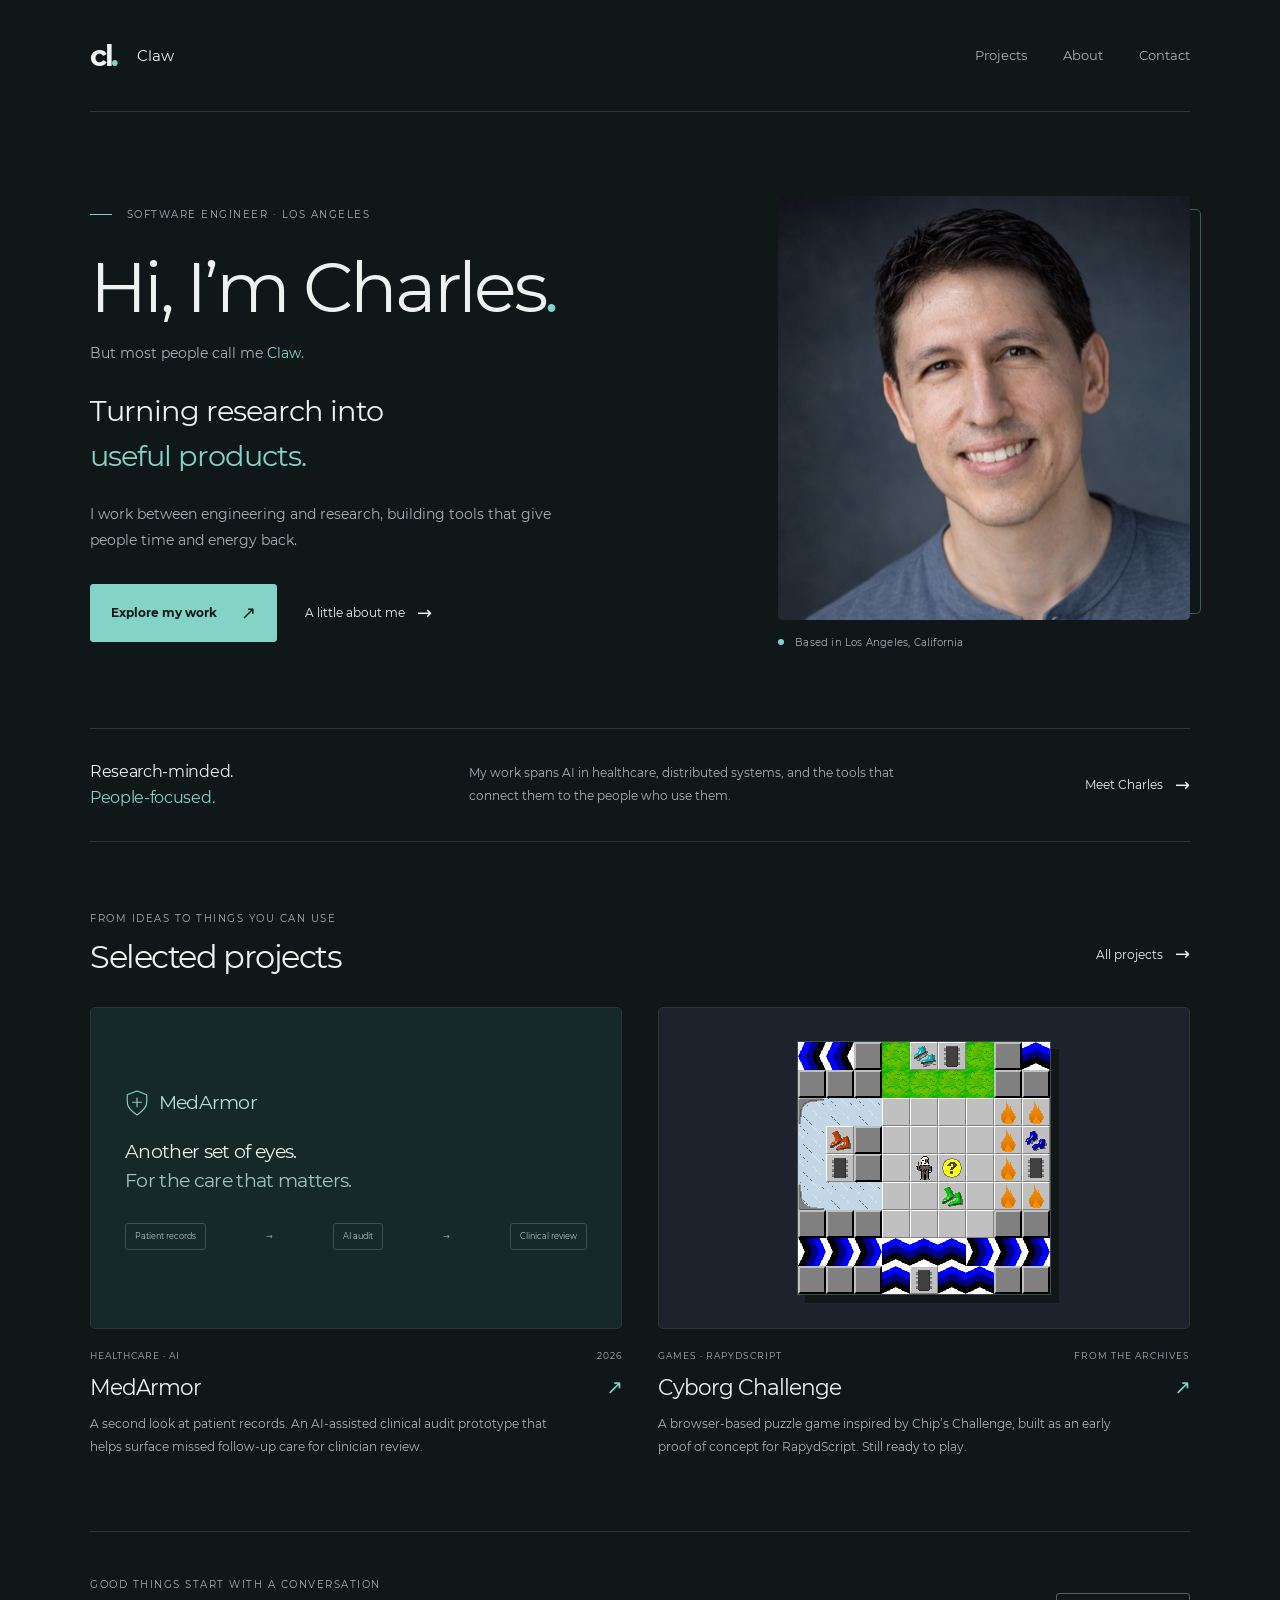
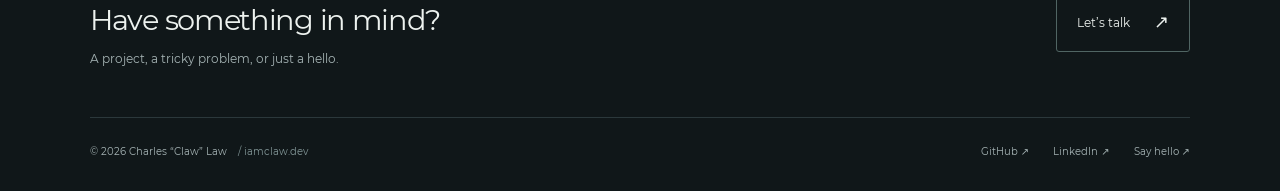
==== index.html @ b4edbbea "Build lightweight personal site for iamclaw.dev" ====
<!doctype html>
<html lang="en">
<head>
  <meta charset="utf-8">
  <meta name="viewport" content="width=device-width, initial-scale=1">
  <meta name="color-scheme" content="dark">
  <meta name="theme-color" content="#101719">
  <title>Charles “Claw” Law — Software Engineer | iamclaw.dev</title>
  <meta name="description" content="Charles “Claw” Law is a Los Angeles software engineer turning research into useful products, from production AI to distributed systems and healthcare.">
  
  <link rel="canonical" href="https://iamclaw.dev/">
  <meta property="og:type" content="website">
  <meta property="og:site_name" content="Charles Law · iamclaw.dev">
  <meta property="og:title" content="Charles “Claw” Law — Software Engineer | iamclaw.dev">
  <meta property="og:description" content="Charles “Claw” Law is a Los Angeles software engineer turning research into useful products, from production AI to distributed systems and healthcare.">
  <meta property="og:url" content="https://iamclaw.dev/">
  <meta property="og:image" content="https://iamclaw.dev/assets/charles-law.jpg">
  <meta property="og:image:alt" content="Portrait of Charles Law">
  <meta name="twitter:card" content="summary">
  <link rel="icon" href="/assets/favicon.svg" type="image/svg+xml">
  <link rel="preload" href="/assets/montserrat-regular.woff2" as="font" type="font/woff2" crossorigin>
  <link rel="stylesheet" href="/assets/style.css">
  <script type="application/ld+json">{"@context": "https://schema.org", "@type": "WebPage", "url": "https://iamclaw.dev/", "name": "Charles “Claw” Law — Software Engineer | iamclaw.dev", "description": "Charles “Claw” Law is a Los Angeles software engineer turning research into useful products, from production AI to distributed systems and healthcare.", "mainEntity": {"@type": "Person", "@id": "https://iamclaw.dev/#charles", "name": "Charles Law", "alternateName": "Claw", "url": "https://iamclaw.dev/", "image": "https://iamclaw.dev/assets/charles-law.jpg", "jobTitle": "Software Engineer", "sameAs": ["https://github.com/charleslaw", "https://www.linkedin.com/in/charleslaw1/"]}}</script>
</head>
<body>
  <a class="skip-link" href="#main">Skip to content</a>
  <header class="site-header wrap">
    <a class="brand" href="/" aria-label="Charles Law, home"><span class="brand-symbol" aria-hidden="true">cl<span>.</span></span><span>Claw</span></a>
    <nav aria-label="Main navigation"><a href="/projects/">Projects</a><a href="/about/">About</a><a href="/contact/">Contact</a></nav>
  </header>
  <main id="main" class="wrap">
  <section class="hero" aria-labelledby="hero-title">
    <div class="hero-copy">
      <p class="eyebrow"><span class="little-line"></span> Software engineer · Los Angeles</p>
      <h1 id="hero-title">Hi, I’m Charles<span class="accent">.</span></h1>
      <p class="hero-nickname">But most people call me <strong>Claw</strong>.</p>
      <p class="hero-tagline">Turning research into<br><span>useful products.</span></p>
      <p class="hero-intro">I work between engineering and research, building tools that give people time and energy back.</p>
      <div class="hero-actions"><a class="button" href="/projects/">Explore my work <span aria-hidden="true">↗</span></a><a class="text-link" href="/about/">A little about me <span aria-hidden="true">→</span></a></div>
    </div>
    <figure class="hero-portrait"><div class="portrait-frame"><img src="/assets/charles-law.jpg" alt="Charles Law" width="1280" height="738" fetchpriority="high"></div><figcaption><span class="location-dot" aria-hidden="true"></span> Based in Los Angeles, California</figcaption></figure>
  </section>
  <section class="intro-strip" aria-label="Engineering interests"><p>Research-minded.<br><strong>People-focused.</strong></p><p>My work spans AI in healthcare, distributed systems, and the tools that connect them to the people who use them.</p><a class="text-link" href="/about/">Meet Charles <span aria-hidden="true">→</span></a></section>
  <section class="selected-work" aria-labelledby="selected-title">
    <div class="section-heading"><div><p class="eyebrow">From ideas to things you can use</p><h2 id="selected-title">Selected projects</h2></div><a class="text-link" href="/projects/">All projects <span aria-hidden="true">→</span></a></div>
    <div class="project-grid">
      <article class="project-preview"><a class="project-image med-image" href="/projects/#medarmor" aria-label="Read about MedArmor"><div class="med-art" role="img" aria-label="MedArmor clinical audit workflow: patient records, AI audit, clinician review">
  <div class="med-logo"><svg viewBox="0 0 32 36" aria-hidden="true"><path d="M16 2 29 7v10c0 8-7 13-13 17C10 30 3 25 3 17V7Z"/><path d="M16 11v12M10 17h12"/></svg><span>MedArmor</span></div>
  <p>Another set of eyes.<br><span>For the care that matters.</span></p>
  <div class="audit-flow"><span>Patient records</span><b aria-hidden="true">→</b><span>AI audit</span><b aria-hidden="true">→</b><span>Clinical review</span></div>
</div></a><div class="project-meta"><span>Healthcare · AI</span><span>2026</span></div><h3><a href="/projects/#medarmor">MedArmor <span aria-hidden="true">↗</span></a></h3><p>A second look at patient records. An AI-assisted clinical audit prototype that helps surface missed follow-up care for clinician review.</p></article>
      <article class="project-preview"><a class="project-image game-image" href="https://charleslaw.me/cyborg/" aria-label="Play Cyborg Challenge"><img src="/assets/cyborg-challenge.png" alt="Cyborg Challenge, a tile-based puzzle game with keys, chips, and obstacles" width="432" height="432" loading="lazy"></a><div class="project-meta"><span>Games · RapydScript</span><span>From the archives</span></div><h3><a href="https://charleslaw.me/cyborg/">Cyborg Challenge <span aria-hidden="true">↗</span></a></h3><p>A browser-based puzzle game inspired by Chip’s Challenge, built as an early proof of concept for RapydScript. Still ready to play.</p></article>
    </div>
  </section>
  <section class="contact-band"><div><p class="eyebrow">Good things start with a conversation</p><h2>Have something in mind?</h2><p>A project, a tricky problem, or just a hello.</p></div><a class="button button-outline" href="/contact/">Let’s talk <span aria-hidden="true">↗</span></a></section>
</main>
  <footer class="site-footer wrap">
    <p>© 2026 Charles “Claw” Law <span class="footer-domain">/ iamclaw.dev</span></p>
    <nav aria-label="Social links"><a href="https://github.com/charleslaw">GitHub <span aria-hidden="true">↗</span></a><a href="https://www.linkedin.com/in/charleslaw1/">LinkedIn <span aria-hidden="true">↗</span></a><a href="/contact/">Say hello <span aria-hidden="true">↗</span></a></nav>
  </footer>
</body>
</html>
---- assets/style.css ----
@font-face{font-family:Montserrat;src:url('/assets/montserrat-regular.woff2') format('woff2');font-style:normal;font-weight:400;font-display:swap}
@font-face{font-family:Montserrat;src:url('/assets/montserrat-bold.woff2') format('woff2');font-style:normal;font-weight:700;font-display:swap}
:root{color-scheme:dark;--bg:#101719;--panel:#172124;--text:#edf2ef;--muted:#a5b3b4;--accent:#83d4c7;--line:#2b383b;--font:Montserrat,system-ui,-apple-system,BlinkMacSystemFont,'Segoe UI',sans-serif}
*{box-sizing:border-box}
html{scroll-behavior:smooth;scroll-padding-top:2rem}
body{margin:0;background:var(--bg);color:var(--text);font-family:var(--font);font-size:15px;line-height:1.8;-webkit-font-smoothing:antialiased}
::selection{background:#83d4c7;color:var(--bg)}
a{color:inherit;text-underline-offset:.25em;text-decoration-thickness:1px}
a:hover{color:var(--accent)}
a:focus-visible{outline:2px solid var(--accent);outline-offset:6px;border-radius:2px}
img{max-width:100%;height:auto;display:block}
figure,p,h1,h2,h3,dl,dd{margin:0}
h1,h2,h3{font-weight:400;line-height:1.25;letter-spacing:-.045em}
h1{font-size:clamp(2.6rem,5.5vw,4.4rem)}
h2{font-size:2rem}
h3{font-size:1.35rem}
p{color:var(--muted)}
strong{font-weight:700;color:var(--text)}
.wrap{width:min(1100px,calc(100% - 96px));margin-inline:auto}
.skip-link{position:absolute;top:-100px;left:20px;background:var(--accent);color:var(--bg);padding:10px 20px;z-index:10}
.skip-link:focus{top:10px}
.site-header{min-height:112px;display:flex;justify-content:space-between;align-items:center;border-bottom:1px solid var(--line);gap:32px}
.brand{display:flex;gap:16px;align-items:center;text-decoration:none;white-space:nowrap;font-size:15px}
.brand-symbol{font-size:29px;line-height:1;letter-spacing:-.08em;padding-right:4px;font-weight:700}.brand-symbol span{color:var(--accent)}
.site-header nav{display:flex;align-items:center;gap:36px}
.site-header nav a{text-decoration:none;font-size:13px;color:var(--muted);position:relative;padding:10px 0}
.site-header nav a:hover,.site-header nav a[aria-current]{color:var(--text)}
.site-header nav a[aria-current]:after{content:'';position:absolute;bottom:0;left:0;right:0;height:2px;background:var(--accent)}
.hero{display:grid;grid-template-columns:1.5fr 1fr;gap:70px;align-items:center;padding-block:84px 76px}
.eyebrow{text-transform:uppercase;letter-spacing:.15em;font-size:10px;line-height:1.7;color:var(--muted)}
.little-line{display:inline-block;width:22px;height:1px;vertical-align:middle;margin:0 10px 3px 0;background:var(--accent)}
.hero h1{margin:20px 0 18px;font-size:clamp(3rem,5.5vw,4.5rem)}
.accent{color:var(--accent)}
.hero-nickname{margin:-8px 0 23px;font-size:14px}.hero-nickname strong{font-weight:400;color:var(--accent)}
.hero-tagline{font-size:clamp(1.3rem,2.4vw,1.8rem);line-height:1.55;letter-spacing:-.035em;color:var(--text)}
.hero-tagline span{color:var(--accent)}
.hero-intro{margin-top:22px;max-width:480px;font-size:14px;line-height:1.9}
.hero-actions{display:flex;gap:28px;align-items:center;margin-top:30px}
.button{display:inline-flex;align-items:center;justify-content:center;gap:24px;padding:12px 20px;background:var(--accent);color:var(--bg);font-size:12px;text-decoration:none;font-weight:700;border:1px solid var(--accent);border-radius:3px;min-height:47px;white-space:nowrap}
.button:hover{color:var(--bg);background:#a0e0d5;border-color:#a0e0d5}
.text-link{display:inline-flex;align-items:center;gap:12px;font-size:12px;text-decoration:none;min-height:44px;color:var(--text)}
.text-link:hover{color:var(--accent)}
.text-link span,.button span{font-size:18px;font-weight:400}
.hero-portrait{align-self:center;position:relative}
.portrait-frame{position:relative;aspect-ratio:1/1.03;overflow:hidden;border-radius:5px;background:#263238}
/* Reframe the supplied photo in CSS. Keep facial details and the source image intact. */
.portrait-frame img{position:absolute;width:240%;max-width:none;height:auto;left:-60%;top:-1%;}
.hero-portrait:after{content:'';position:absolute;right:-11px;top:13px;bottom:38px;width:55px;border:1px solid #3c5b59;border-radius:5px;z-index:-1}
figcaption{font-size:10px;letter-spacing:.02em;color:var(--muted);margin-top:14px;line-height:1.8}
.location-dot{display:inline-block;width:6px;height:6px;border-radius:50%;background:var(--accent);margin:0 8px 1px 0}
.intro-strip{display:grid;grid-template-columns:1fr 1.7fr auto;align-items:center;gap:40px;padding:30px 0;border-top:1px solid var(--line);border-bottom:1px solid var(--line)}
.intro-strip>p:first-child{font-size:16px;color:var(--text);line-height:1.6;letter-spacing:-.02em}
.intro-strip strong{font-weight:400;color:var(--accent)}
.intro-strip>p:nth-child(2){font-size:12px;line-height:1.9;max-width:470px}
.selected-work{padding-top:68px}
.section-heading{display:flex;justify-content:space-between;align-items:end;gap:20px;margin-bottom:30px}
.section-heading h2{margin-top:10px}
.project-grid{display:grid;grid-template-columns:1fr 1fr;gap:36px}
.project-image{display:flex;aspect-ratio:1.65;overflow:hidden;text-decoration:none;border-radius:5px;align-items:center;justify-content:center;border:1px solid var(--line)}
.med-image{background:#152928}
.med-art{padding:28px 34px;width:100%;color:var(--text)}
.med-logo{display:flex;gap:10px;align-items:center;color:#bcdfd4;font-size:19px;letter-spacing:-.04em}
.med-logo svg{width:24px;height:28px;fill:none;stroke:var(--accent);stroke-width:1.5;stroke-linecap:round;stroke-linejoin:round}
.med-art>p{font-size:19px;letter-spacing:-.035em;line-height:1.5;margin-top:18px;color:#eef5ed}
.med-art>p span{color:#a2c4b9}
.audit-flow{display:flex;justify-content:space-between;align-items:center;gap:7px;margin-top:28px;font-size:8px;color:#b1cac4}
.audit-flow>span{padding:5px 9px;border:1px solid #38534d;border-radius:3px}
.audit-flow b{font-weight:400;color:#81b3a7}
.game-image{background:#1d222c}
.game-image img{width:48%;border:1px solid #3f4a4a;image-rendering:pixelated;box-shadow:8px 8px 0 #111719}
.project-meta{display:flex;justify-content:space-between;gap:12px;margin-top:19px;font-size:9px;text-transform:uppercase;letter-spacing:.11em;color:var(--muted)}
.project-preview h3{margin-top:10px}
.project-preview h3 a{display:flex;justify-content:space-between;align-items:center;text-decoration:none}
.project-preview h3 a span{font-size:20px;color:var(--accent)}
.project-preview>p{margin-top:12px;font-size:12px;line-height:1.9;max-width:470px}
.contact-band{border-top:1px solid var(--line);padding:44px 0 48px;margin-top:72px;display:flex;align-items:center;justify-content:space-between;gap:24px}
.contact-band h2{margin-top:9px;font-size:1.8rem}
.contact-band p:not(.eyebrow){margin-top:10px;font-size:12px}
.button-outline{background:transparent;color:var(--text);border-color:#506563;font-weight:400}
.button-outline:hover{background:#1d3431;color:var(--text);border-color:var(--accent)}
.site-footer{padding:25px 0 30px;display:flex;justify-content:space-between;align-items:center;gap:20px;border-top:1px solid var(--line)}
.site-footer p,.site-footer a{font-size:10px}
.footer-domain{color:#829697;margin-left:8px}
.site-footer nav{display:flex;gap:24px}
.site-footer a{text-decoration:none;color:var(--muted)}
.site-footer a:hover{color:var(--accent)}
.page-heading{padding:70px 0 48px;max-width:780px}
.page-heading h1{margin:16px 0 24px;font-size:clamp(2.4rem,4.8vw,3.6rem)}
.page-heading>p:not(.eyebrow){font-size:15px;line-height:1.9;max-width:680px}
.project-index{display:flex;flex-wrap:wrap;gap:8px 26px;border-top:1px solid var(--line);border-bottom:1px solid var(--line);padding:13px 0}
.project-index a{font-size:11px;text-decoration:none;min-height:38px;display:flex;align-items:center}
.project-detail{display:grid;grid-template-columns:1.2fr 1fr;gap:66px;padding:64px 0;border-bottom:1px solid var(--line);align-items:center;scroll-margin-top:0}
.project-detail:last-of-type{border-bottom:none}
.project-detail h2{margin:12px 0 15px}
.project-detail-copy>p:not(.eyebrow){font-size:13px;line-height:1.95;margin-top:16px}
.project-detail-copy>.project-lede{font-size:16px!important;color:var(--text)}
.tags{display:flex;flex-wrap:wrap;gap:7px;list-style:none;padding:0;margin:22px 0 12px}
.tags li{padding:3px 9px;border:1px solid var(--line);border-radius:3px;font-size:9px;color:var(--muted)}
.project-visual{border-radius:5px;overflow:hidden;min-width:0}
.project-visual.med-image{aspect-ratio:1.2;display:flex;align-items:center}
.project-visual .med-art{padding:36px 25px}
.project-visual.game-image{aspect-ratio:1.15;display:flex;align-items:center;justify-content:center}
.project-visual.game-image img{width:65%}
.project-visual figcaption{padding:0 10px 12px}
.whiteboard-image,.grafpad-image{background:#1c2729;border:1px solid var(--line)}
.whiteboard-image img,.grafpad-image img{width:100%}
.inline-links{display:flex;align-items:center;flex-wrap:wrap;gap:12px 22px;margin-top:24px}
.inline-links .button{font-size:10px;gap:16px}
.code-visual{padding:42px 30px;background:var(--panel);border:1px solid var(--line);border-radius:5px;font:12px/2.1 ui-monospace,SFMono-Regular,Consolas,monospace;overflow:auto}
.code-visual>span{color:var(--muted)}
.code-visual pre{color:var(--accent);font:inherit;margin-top:20px}
.about-layout{display:grid;grid-template-columns:1.7fr 1fr;gap:90px;align-items:start}
.prose h2{font-size:1.6rem;margin:0 0 22px}
.prose h2:not(:first-child){margin-top:42px}
.prose>p{font-size:13px;margin-bottom:22px;line-height:2}
.prose a{color:var(--text)}
.work-thread{padding:20px 0;border-top:1px solid var(--line)}
.work-thread h3{font-size:15px;letter-spacing:-.015em}
.work-thread p{font-size:12px;line-height:1.9;margin-top:10px}
.aside-note{border-top:1px solid var(--line);margin-top:30px;padding-top:24px}
.aside-note dt{font-size:9px;text-transform:uppercase;letter-spacing:.1em;color:var(--muted);margin-top:22px}
.aside-note dd{font-size:11px;line-height:1.9;margin-top:5px}
.aside-note dd span{color:var(--muted)}
.career-section{margin-top:50px}
.career-section h2{margin-top:10px;margin-bottom:24px}
.career-row{display:grid;grid-template-columns:180px 1fr;gap:20px;padding:22px 0;border-top:1px solid var(--line)}
.career-row>p{font-size:11px;padding-top:2px}
.career-row h3{font-size:16px}
.career-row div p{font-size:12px;margin-top:7px}
.contact-heading{max-width:760px;padding-bottom:60px}
.contact-layout{display:grid;grid-template-columns:1.6fr 1fr;gap:80px;padding-bottom:64px}
.contact-row{border-top:1px solid var(--line);display:flex;gap:24px;padding:26px 0;align-items:center;text-decoration:none}
.contact-row:last-child{border-bottom:1px solid var(--line)}
.contact-row>span:last-child{margin-left:auto;color:var(--accent);font-size:25px}
.contact-number{font-size:10px;color:var(--muted);align-self:start;margin-top:5px}
.contact-row strong{display:block;font-size:20px;font-weight:400;letter-spacing:-.04em}
.contact-row small{display:block;color:var(--muted);font-size:11px;margin-top:4px}
.contact-row:hover strong{color:var(--accent)}
.contact-note{align-self:start;background:var(--panel);border:1px solid var(--line);border-radius:4px;padding:26px}
.note-symbol{font-size:30px;line-height:1;color:var(--accent)}
.contact-note h2{font-size:20px;margin:22px 0 15px}
.contact-note p{font-size:12px;line-height:1.9;margin-bottom:18px}
.contact-note strong{font-weight:400}
.contact-location{padding:25px 0 60px;font-size:11px;color:var(--muted)}
.contact-location>span:not(.location-dot){margin-inline:12px}
@media(min-width:1500px){.wrap{width:min(1160px,calc(100% - 120px))}.hero{gap:100px;padding-block:100px}.hero-intro{max-width:470px}.hero-portrait{max-width:390px}}
@media(max-width:960px){.wrap{width:calc(100% - 64px)}.hero{gap:40px;padding-block:60px}.hero h1{font-size:3.3rem}.hero-actions{gap:18px}.hero-actions .text-link{font-size:10px}.hero-actions .button{font-size:10px;padding-inline:15px;gap:14px}.intro-strip{gap:28px}.intro-strip>p:first-child{font-size:14px}.med-art{padding:24px}.med-art>p{font-size:16px}.audit-flow{font-size:7px;gap:4px}.audit-flow>span{padding:4px 6px}.project-detail{gap:36px}.about-layout{gap:45px}.contact-layout{gap:40px}.hero-portrait figcaption{font-size:8px}}
@media(max-width:700px){.wrap{width:calc(100% - 40px)}.site-header{min-height:88px;gap:12px}.site-header nav{gap:20px}.site-header nav a{font-size:11px}.brand{gap:10px;font-size:12px}.brand-symbol{font-size:25px}.hero{grid-template-columns:1fr;gap:32px;padding:42px 0 36px}.hero h1{font-size:clamp(2.8rem,11vw,4rem);margin-top:15px}.hero-tagline{font-size:1.6rem}.hero-intro{font-size:13px;max-width:460px}.hero-actions{gap:24px;flex-wrap:wrap}.hero-actions .button{font-size:11px;padding-inline:19px;gap:20px}.hero-actions .text-link{font-size:11px}.hero-portrait{width:min(100%,360px);justify-self:center}.portrait-frame{aspect-ratio:1.15}.hero-portrait figcaption{font-size:9px}.hero-portrait:after{bottom:34px}.intro-strip{grid-template-columns:1fr;gap:14px;padding:26px 0}.intro-strip>p:first-child br{display:none}.intro-strip>p:first-child strong{margin-left:4px}.intro-strip>p:nth-child(2){max-width:100%}.intro-strip .text-link{min-height:32px}.selected-work{padding-top:42px}.section-heading{align-items:center;gap:12px}.section-heading .eyebrow{font-size:8px}.section-heading h2{font-size:1.65rem}.section-heading>.text-link{font-size:10px;gap:6px;white-space:nowrap}.project-grid{grid-template-columns:1fr;gap:34px}.med-art{padding:26px 30px}.med-art>p{font-size:19px}.audit-flow{font-size:8px;margin-top:22px;justify-content:start;gap:14px}.audit-flow>span{padding:4px 7px}.project-image{aspect-ratio:1.65}.project-preview>p{max-width:100%}.contact-band{margin-top:44px;padding:32px 0;align-items:start;flex-direction:column;gap:20px}.contact-band h2{font-size:1.5rem}.contact-band .eyebrow{font-size:8px}.site-footer{padding:23px 0;flex-wrap:wrap;gap:14px}.site-footer nav{gap:20px}.footer-domain{margin-left:4px}.page-heading{padding:42px 0 32px}.page-heading h1{margin:14px 0 20px}.page-heading>p:not(.eyebrow){font-size:13px}.project-index{gap:0 22px}.project-index a{font-size:10px}.project-detail{grid-template-columns:1fr;padding:36px 0;gap:28px}.project-detail h2{font-size:1.7rem}.project-detail-copy>p:not(.eyebrow){font-size:12px}.project-detail-copy>.project-lede{font-size:14px!important}.project-visual.med-image{aspect-ratio:1.5}.project-visual .med-art{padding:30px}.project-visual.game-image{aspect-ratio:1.4}.project-visual.game-image img{width:52%}.code-visual{font-size:11px;padding:26px}.about-layout{display:flex;flex-direction:column;gap:30px}.about-aside{display:grid;grid-template-columns:1fr 1fr;gap:24px;width:100%}.about-aside .portrait-frame{aspect-ratio:1;align-self:start}.aside-note{margin:0;padding:0;border:0}.aside-note .eyebrow{font-size:8px}.aside-note dt{font-size:8px;margin-top:13px}.aside-note dd{font-size:9px}.career-row{grid-template-columns:110px 1fr;gap:12px}.career-row>p{font-size:10px}.career-row h3{font-size:14px}.career-row div p{font-size:11px}.career-section{margin-top:36px}.career-section h2{font-size:1.6rem}.contact-layout{grid-template-columns:1fr;gap:32px;padding-bottom:30px}.contact-heading{padding-bottom:35px}.contact-note{padding:26px}.contact-location{padding-bottom:40px;font-size:10px}}
@media(max-width:360px){.wrap{width:calc(100% - 32px)}.site-header nav{gap:14px}.brand>span:last-child{font-size:11px}.brand{gap:7px}.audit-flow{gap:6px;font-size:7px}.med-art{padding:22px}.med-art>p{font-size:17px}.hero h1{font-size:2.65rem}.contact-row{gap:16px}.contact-row small{font-size:10px}}
@media(prefers-reduced-motion:reduce){html{scroll-behavior:auto}.grafpad-image img{display:none}.grafpad-image:before{content:'GrafPad’s original animated demo is available on charleslaw.me/projects/.';display:block;padding:32px;font-size:12px;color:var(--muted)}}
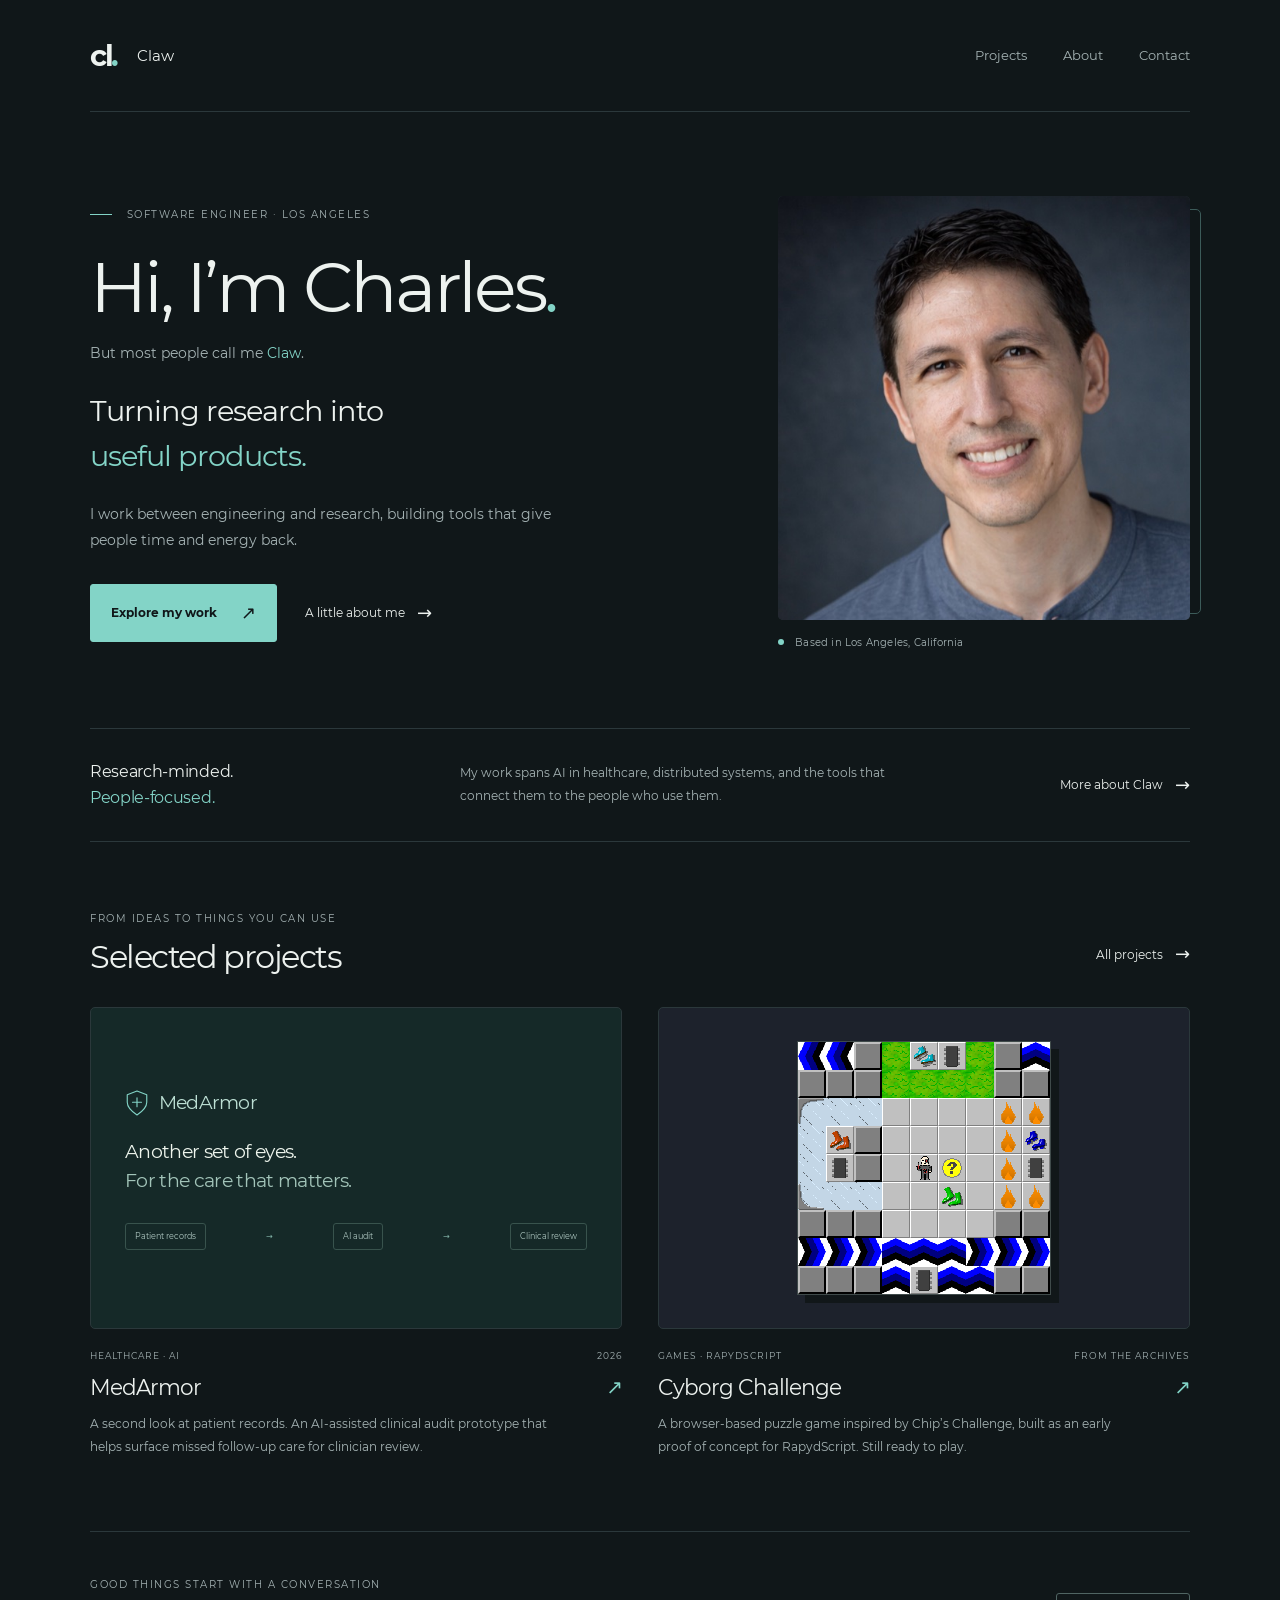
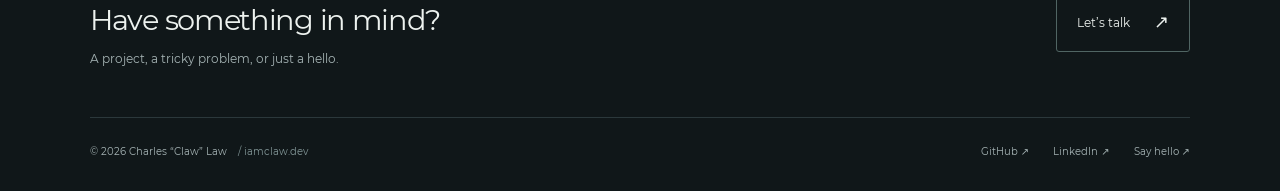
==== commit e9494517: "Refine Claw introduction and biography copy" ====
--- a/index.html
+++ b/index.html
@@ -40,7 +40,7 @@
     </div>
     <figure class="hero-portrait"><div class="portrait-frame"><img src="/assets/charles-law.jpg" alt="Charles Law" width="1280" height="738" fetchpriority="high"></div><figcaption><span class="location-dot" aria-hidden="true"></span> Based in Los Angeles, California</figcaption></figure>
   </section>
-  <section class="intro-strip" aria-label="Engineering interests"><p>Research-minded.<br><strong>People-focused.</strong></p><p>My work spans AI in healthcare, distributed systems, and the tools that connect them to the people who use them.</p><a class="text-link" href="/about/">Meet Charles <span aria-hidden="true">→</span></a></section>
+  <section class="intro-strip" aria-label="Engineering interests"><p>Research-minded.<br><strong>People-focused.</strong></p><p>My work spans AI in healthcare, distributed systems, and the tools that connect them to the people who use them.</p><a class="text-link" href="/about/">More about Claw <span aria-hidden="true">→</span></a></section>
   <section class="selected-work" aria-labelledby="selected-title">
     <div class="section-heading"><div><p class="eyebrow">From ideas to things you can use</p><h2 id="selected-title">Selected projects</h2></div><a class="text-link" href="/projects/">All projects <span aria-hidden="true">→</span></a></div>
     <div class="project-grid">
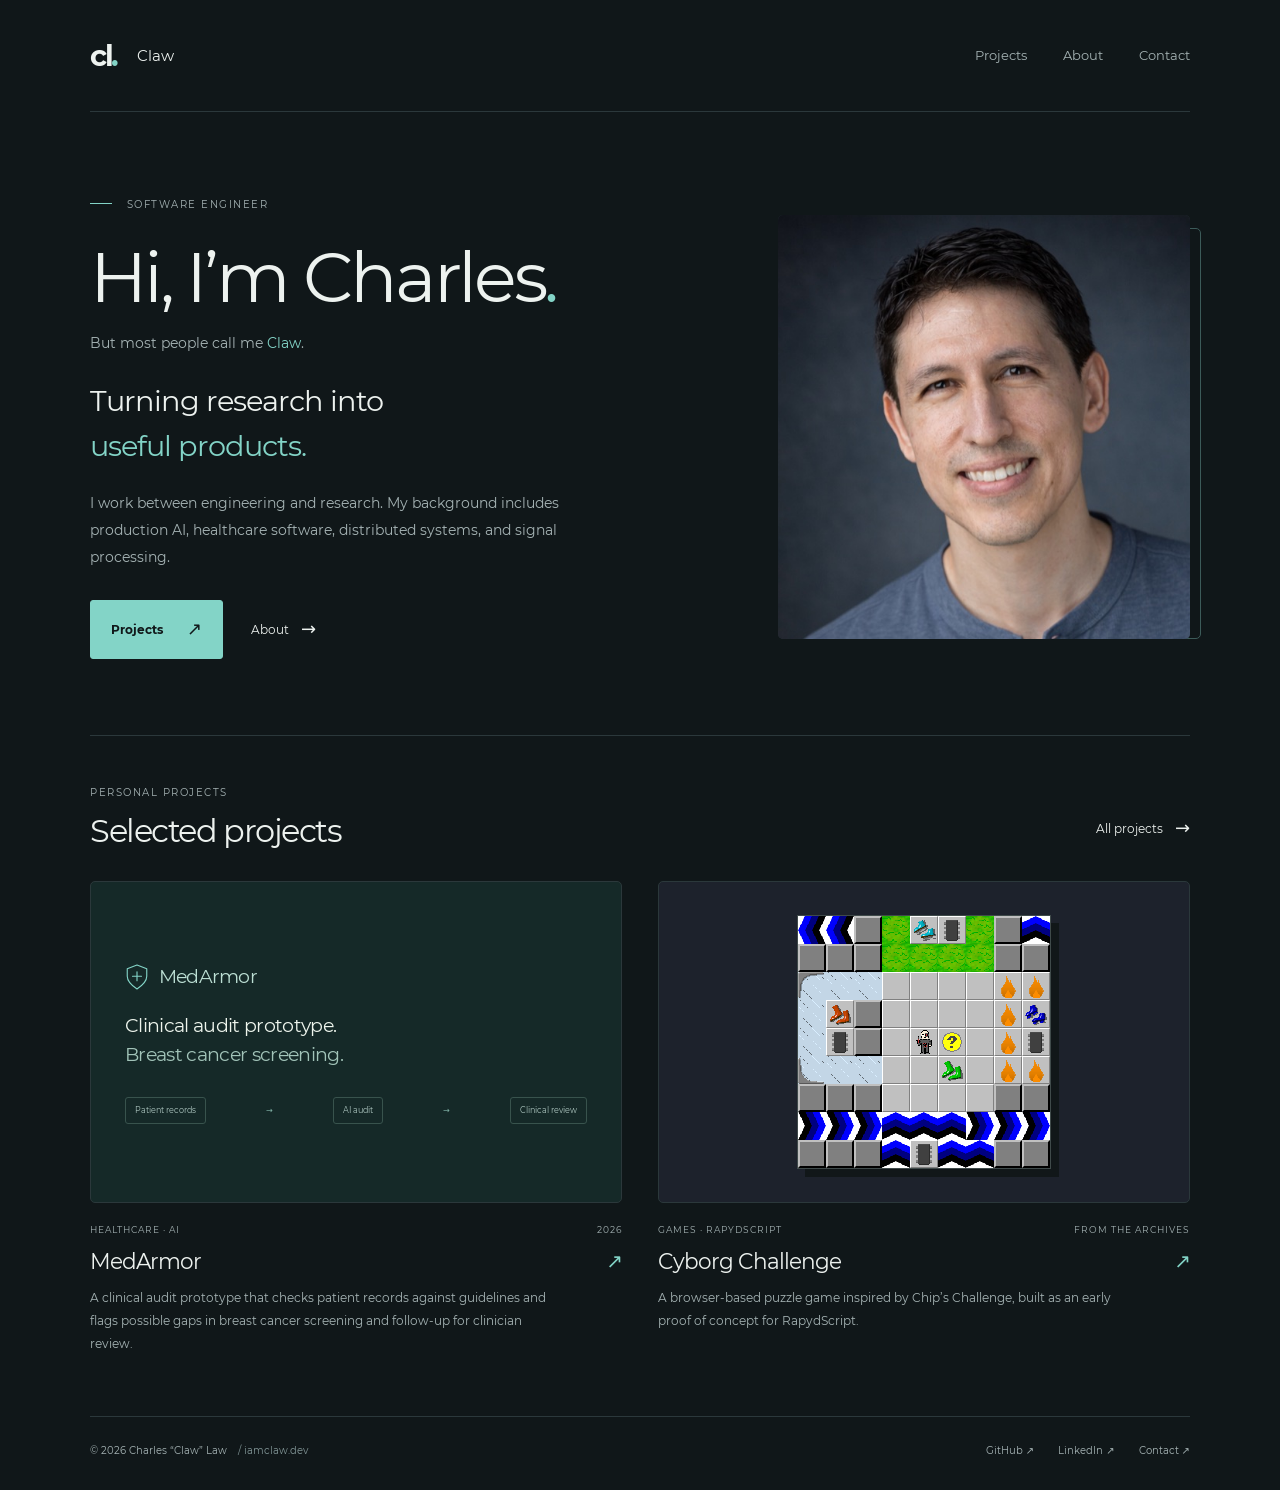
==== commit 41e3f916: "Use factual copy and simplify homepage and contact page" ====
--- a/index.html
+++ b/index.html
@@ -6,13 +6,13 @@
   <meta name="color-scheme" content="dark">
   <meta name="theme-color" content="#101719">
   <title>Charles “Claw” Law — Software Engineer | iamclaw.dev</title>
-  <meta name="description" content="Charles “Claw” Law is a Los Angeles software engineer turning research into useful products, from production AI to distributed systems and healthcare.">
+  <meta name="description" content="Charles “Claw” Law is a software engineer turning research into useful products, from production AI to distributed systems and healthcare.">
   
   <link rel="canonical" href="https://iamclaw.dev/">
   <meta property="og:type" content="website">
   <meta property="og:site_name" content="Charles Law · iamclaw.dev">
   <meta property="og:title" content="Charles “Claw” Law — Software Engineer | iamclaw.dev">
-  <meta property="og:description" content="Charles “Claw” Law is a Los Angeles software engineer turning research into useful products, from production AI to distributed systems and healthcare.">
+  <meta property="og:description" content="Charles “Claw” Law is a software engineer turning research into useful products, from production AI to distributed systems and healthcare.">
   <meta property="og:url" content="https://iamclaw.dev/">
   <meta property="og:image" content="https://iamclaw.dev/assets/charles-law.jpg">
   <meta property="og:image:alt" content="Portrait of Charles Law">
@@ -20,7 +20,7 @@
   <link rel="icon" href="/assets/favicon.svg" type="image/svg+xml">
   <link rel="preload" href="/assets/montserrat-regular.woff2" as="font" type="font/woff2" crossorigin>
   <link rel="stylesheet" href="/assets/style.css">
-  <script type="application/ld+json">{"@context": "https://schema.org", "@type": "WebPage", "url": "https://iamclaw.dev/", "name": "Charles “Claw” Law — Software Engineer | iamclaw.dev", "description": "Charles “Claw” Law is a Los Angeles software engineer turning research into useful products, from production AI to distributed systems and healthcare.", "mainEntity": {"@type": "Person", "@id": "https://iamclaw.dev/#charles", "name": "Charles Law", "alternateName": "Claw", "url": "https://iamclaw.dev/", "image": "https://iamclaw.dev/assets/charles-law.jpg", "jobTitle": "Software Engineer", "sameAs": ["https://github.com/charleslaw", "https://www.linkedin.com/in/charleslaw1/"]}}</script>
+  <script type="application/ld+json">{"@context": "https://schema.org", "@type": "WebPage", "url": "https://iamclaw.dev/", "name": "Charles “Claw” Law — Software Engineer | iamclaw.dev", "description": "Charles “Claw” Law is a software engineer turning research into useful products, from production AI to distributed systems and healthcare.", "mainEntity": {"@type": "Person", "@id": "https://iamclaw.dev/#charles", "name": "Charles Law", "alternateName": "Claw", "url": "https://iamclaw.dev/", "image": "https://iamclaw.dev/assets/charles-law.jpg", "jobTitle": "Software Engineer", "sameAs": ["https://github.com/charleslaw", "https://www.linkedin.com/in/charleslaw1/"]}}</script>
 </head>
 <body>
   <a class="skip-link" href="#main">Skip to content</a>
@@ -31,32 +31,30 @@
   <main id="main" class="wrap">
   <section class="hero" aria-labelledby="hero-title">
     <div class="hero-copy">
-      <p class="eyebrow"><span class="little-line"></span> Software engineer · Los Angeles</p>
+      <p class="eyebrow"><span class="little-line"></span> Software engineer</p>
       <h1 id="hero-title">Hi, I’m Charles<span class="accent">.</span></h1>
       <p class="hero-nickname">But most people call me <strong>Claw</strong>.</p>
       <p class="hero-tagline">Turning research into<br><span>useful products.</span></p>
-      <p class="hero-intro">I work between engineering and research, building tools that give people time and energy back.</p>
-      <div class="hero-actions"><a class="button" href="/projects/">Explore my work <span aria-hidden="true">↗</span></a><a class="text-link" href="/about/">A little about me <span aria-hidden="true">→</span></a></div>
+      <p class="hero-intro">I work between engineering and research. My background includes production AI, healthcare software, distributed systems, and signal processing.</p>
+      <div class="hero-actions"><a class="button" href="/projects/">Projects <span aria-hidden="true">↗</span></a><a class="text-link" href="/about/">About <span aria-hidden="true">→</span></a></div>
     </div>
-    <figure class="hero-portrait"><div class="portrait-frame"><img src="/assets/charles-law.jpg" alt="Charles Law" width="1280" height="738" fetchpriority="high"></div><figcaption><span class="location-dot" aria-hidden="true"></span> Based in Los Angeles, California</figcaption></figure>
+    <figure class="hero-portrait"><div class="portrait-frame"><img src="/assets/charles-law.jpg" alt="Charles Law" width="1280" height="738" fetchpriority="high"></div></figure>
   </section>
-  <section class="intro-strip" aria-label="Engineering interests"><p>Research-minded.<br><strong>People-focused.</strong></p><p>My work spans AI in healthcare, distributed systems, and the tools that connect them to the people who use them.</p><a class="text-link" href="/about/">More about Claw <span aria-hidden="true">→</span></a></section>
   <section class="selected-work" aria-labelledby="selected-title">
-    <div class="section-heading"><div><p class="eyebrow">From ideas to things you can use</p><h2 id="selected-title">Selected projects</h2></div><a class="text-link" href="/projects/">All projects <span aria-hidden="true">→</span></a></div>
+    <div class="section-heading"><div><p class="eyebrow">Personal projects</p><h2 id="selected-title">Selected projects</h2></div><a class="text-link" href="/projects/">All projects <span aria-hidden="true">→</span></a></div>
     <div class="project-grid">
       <article class="project-preview"><a class="project-image med-image" href="/projects/#medarmor" aria-label="Read about MedArmor"><div class="med-art" role="img" aria-label="MedArmor clinical audit workflow: patient records, AI audit, clinician review">
   <div class="med-logo"><svg viewBox="0 0 32 36" aria-hidden="true"><path d="M16 2 29 7v10c0 8-7 13-13 17C10 30 3 25 3 17V7Z"/><path d="M16 11v12M10 17h12"/></svg><span>MedArmor</span></div>
-  <p>Another set of eyes.<br><span>For the care that matters.</span></p>
+  <p>Clinical audit prototype.<br><span>Breast cancer screening.</span></p>
   <div class="audit-flow"><span>Patient records</span><b aria-hidden="true">→</b><span>AI audit</span><b aria-hidden="true">→</b><span>Clinical review</span></div>
-</div></a><div class="project-meta"><span>Healthcare · AI</span><span>2026</span></div><h3><a href="/projects/#medarmor">MedArmor <span aria-hidden="true">↗</span></a></h3><p>A second look at patient records. An AI-assisted clinical audit prototype that helps surface missed follow-up care for clinician review.</p></article>
-      <article class="project-preview"><a class="project-image game-image" href="https://charleslaw.me/cyborg/" aria-label="Play Cyborg Challenge"><img src="/assets/cyborg-challenge.png" alt="Cyborg Challenge, a tile-based puzzle game with keys, chips, and obstacles" width="432" height="432" loading="lazy"></a><div class="project-meta"><span>Games · RapydScript</span><span>From the archives</span></div><h3><a href="https://charleslaw.me/cyborg/">Cyborg Challenge <span aria-hidden="true">↗</span></a></h3><p>A browser-based puzzle game inspired by Chip’s Challenge, built as an early proof of concept for RapydScript. Still ready to play.</p></article>
+</div></a><div class="project-meta"><span>Healthcare · AI</span><span>2026</span></div><h3><a href="/projects/#medarmor">MedArmor <span aria-hidden="true">↗</span></a></h3><p>A clinical audit prototype that checks patient records against guidelines and flags possible gaps in breast cancer screening and follow-up for clinician review.</p></article>
+      <article class="project-preview"><a class="project-image game-image" href="https://charleslaw.me/cyborg/" aria-label="Play Cyborg Challenge"><img src="/assets/cyborg-challenge.png" alt="Cyborg Challenge, a tile-based puzzle game with keys, chips, and obstacles" width="432" height="432" loading="lazy"></a><div class="project-meta"><span>Games · RapydScript</span><span>From the archives</span></div><h3><a href="https://charleslaw.me/cyborg/">Cyborg Challenge <span aria-hidden="true">↗</span></a></h3><p>A browser-based puzzle game inspired by Chip’s Challenge, built as an early proof of concept for RapydScript.</p></article>
     </div>
   </section>
-  <section class="contact-band"><div><p class="eyebrow">Good things start with a conversation</p><h2>Have something in mind?</h2><p>A project, a tricky problem, or just a hello.</p></div><a class="button button-outline" href="/contact/">Let’s talk <span aria-hidden="true">↗</span></a></section>
 </main>
   <footer class="site-footer wrap">
     <p>© 2026 Charles “Claw” Law <span class="footer-domain">/ iamclaw.dev</span></p>
-    <nav aria-label="Social links"><a href="https://github.com/charleslaw">GitHub <span aria-hidden="true">↗</span></a><a href="https://www.linkedin.com/in/charleslaw1/">LinkedIn <span aria-hidden="true">↗</span></a><a href="/contact/">Say hello <span aria-hidden="true">↗</span></a></nav>
+    <nav aria-label="Social links"><a href="https://github.com/charleslaw">GitHub <span aria-hidden="true">↗</span></a><a href="https://www.linkedin.com/in/charleslaw1/">LinkedIn <span aria-hidden="true">↗</span></a><a href="/contact/">Contact <span aria-hidden="true">↗</span></a></nav>
   </footer>
 </body>
 </html>
--- a/assets/style.css
+++ b/assets/style.css
@@ -45,14 +45,14 @@
 .portrait-frame{position:relative;aspect-ratio:1/1.03;overflow:hidden;border-radius:5px;background:#263238}
 /* Reframe the supplied photo in CSS. Keep facial details and the source image intact. */
 .portrait-frame img{position:absolute;width:240%;max-width:none;height:auto;left:-60%;top:-1%;}
-.hero-portrait:after{content:'';position:absolute;right:-11px;top:13px;bottom:38px;width:55px;border:1px solid #3c5b59;border-radius:5px;z-index:-1}
+.hero-portrait:after{content:'';position:absolute;right:-11px;top:13px;bottom:0;width:55px;border:1px solid #3c5b59;border-radius:5px;z-index:-1}
 figcaption{font-size:10px;letter-spacing:.02em;color:var(--muted);margin-top:14px;line-height:1.8}
 .location-dot{display:inline-block;width:6px;height:6px;border-radius:50%;background:var(--accent);margin:0 8px 1px 0}
 .intro-strip{display:grid;grid-template-columns:1fr 1.7fr auto;align-items:center;gap:40px;padding:30px 0;border-top:1px solid var(--line);border-bottom:1px solid var(--line)}
 .intro-strip>p:first-child{font-size:16px;color:var(--text);line-height:1.6;letter-spacing:-.02em}
 .intro-strip strong{font-weight:400;color:var(--accent)}
 .intro-strip>p:nth-child(2){font-size:12px;line-height:1.9;max-width:470px}
-.selected-work{padding-top:68px}
+.selected-work{padding-top:48px;border-top:1px solid var(--line);padding-bottom:60px}
 .section-heading{display:flex;justify-content:space-between;align-items:end;gap:20px;margin-bottom:30px}
 .section-heading h2{margin-top:10px}
 .project-grid{display:grid;grid-template-columns:1fr 1fr;gap:36px}
@@ -145,6 +145,8 @@
 .contact-location>span:not(.location-dot){margin-inline:12px}
 @media(min-width:1500px){.wrap{width:min(1160px,calc(100% - 120px))}.hero{gap:100px;padding-block:100px}.hero-intro{max-width:470px}.hero-portrait{max-width:390px}}
 @media(max-width:960px){.wrap{width:calc(100% - 64px)}.hero{gap:40px;padding-block:60px}.hero h1{font-size:3.3rem}.hero-actions{gap:18px}.hero-actions .text-link{font-size:10px}.hero-actions .button{font-size:10px;padding-inline:15px;gap:14px}.intro-strip{gap:28px}.intro-strip>p:first-child{font-size:14px}.med-art{padding:24px}.med-art>p{font-size:16px}.audit-flow{font-size:7px;gap:4px}.audit-flow>span{padding:4px 6px}.project-detail{gap:36px}.about-layout{gap:45px}.contact-layout{gap:40px}.hero-portrait figcaption{font-size:8px}}
-@media(max-width:700px){.wrap{width:calc(100% - 40px)}.site-header{min-height:88px;gap:12px}.site-header nav{gap:20px}.site-header nav a{font-size:11px}.brand{gap:10px;font-size:12px}.brand-symbol{font-size:25px}.hero{grid-template-columns:1fr;gap:32px;padding:42px 0 36px}.hero h1{font-size:clamp(2.8rem,11vw,4rem);margin-top:15px}.hero-tagline{font-size:1.6rem}.hero-intro{font-size:13px;max-width:460px}.hero-actions{gap:24px;flex-wrap:wrap}.hero-actions .button{font-size:11px;padding-inline:19px;gap:20px}.hero-actions .text-link{font-size:11px}.hero-portrait{width:min(100%,360px);justify-self:center}.portrait-frame{aspect-ratio:1.15}.hero-portrait figcaption{font-size:9px}.hero-portrait:after{bottom:34px}.intro-strip{grid-template-columns:1fr;gap:14px;padding:26px 0}.intro-strip>p:first-child br{display:none}.intro-strip>p:first-child strong{margin-left:4px}.intro-strip>p:nth-child(2){max-width:100%}.intro-strip .text-link{min-height:32px}.selected-work{padding-top:42px}.section-heading{align-items:center;gap:12px}.section-heading .eyebrow{font-size:8px}.section-heading h2{font-size:1.65rem}.section-heading>.text-link{font-size:10px;gap:6px;white-space:nowrap}.project-grid{grid-template-columns:1fr;gap:34px}.med-art{padding:26px 30px}.med-art>p{font-size:19px}.audit-flow{font-size:8px;margin-top:22px;justify-content:start;gap:14px}.audit-flow>span{padding:4px 7px}.project-image{aspect-ratio:1.65}.project-preview>p{max-width:100%}.contact-band{margin-top:44px;padding:32px 0;align-items:start;flex-direction:column;gap:20px}.contact-band h2{font-size:1.5rem}.contact-band .eyebrow{font-size:8px}.site-footer{padding:23px 0;flex-wrap:wrap;gap:14px}.site-footer nav{gap:20px}.footer-domain{margin-left:4px}.page-heading{padding:42px 0 32px}.page-heading h1{margin:14px 0 20px}.page-heading>p:not(.eyebrow){font-size:13px}.project-index{gap:0 22px}.project-index a{font-size:10px}.project-detail{grid-template-columns:1fr;padding:36px 0;gap:28px}.project-detail h2{font-size:1.7rem}.project-detail-copy>p:not(.eyebrow){font-size:12px}.project-detail-copy>.project-lede{font-size:14px!important}.project-visual.med-image{aspect-ratio:1.5}.project-visual .med-art{padding:30px}.project-visual.game-image{aspect-ratio:1.4}.project-visual.game-image img{width:52%}.code-visual{font-size:11px;padding:26px}.about-layout{display:flex;flex-direction:column;gap:30px}.about-aside{display:grid;grid-template-columns:1fr 1fr;gap:24px;width:100%}.about-aside .portrait-frame{aspect-ratio:1;align-self:start}.aside-note{margin:0;padding:0;border:0}.aside-note .eyebrow{font-size:8px}.aside-note dt{font-size:8px;margin-top:13px}.aside-note dd{font-size:9px}.career-row{grid-template-columns:110px 1fr;gap:12px}.career-row>p{font-size:10px}.career-row h3{font-size:14px}.career-row div p{font-size:11px}.career-section{margin-top:36px}.career-section h2{font-size:1.6rem}.contact-layout{grid-template-columns:1fr;gap:32px;padding-bottom:30px}.contact-heading{padding-bottom:35px}.contact-note{padding:26px}.contact-location{padding-bottom:40px;font-size:10px}}
+@media(max-width:700px){.wrap{width:calc(100% - 40px)}.site-header{min-height:88px;gap:12px}.site-header nav{gap:20px}.site-header nav a{font-size:11px}.brand{gap:10px;font-size:12px}.brand-symbol{font-size:25px}.hero{grid-template-columns:1fr;gap:32px;padding:42px 0 36px}.hero h1{font-size:clamp(2.8rem,11vw,4rem);margin-top:15px}.hero-tagline{font-size:1.6rem}.hero-intro{font-size:13px;max-width:460px}.hero-actions{gap:24px;flex-wrap:wrap}.hero-actions .button{font-size:11px;padding-inline:19px;gap:20px}.hero-actions .text-link{font-size:11px}.hero-portrait{width:min(100%,360px);justify-self:center}.portrait-frame{aspect-ratio:1.15}.hero-portrait figcaption{font-size:9px}.hero-portrait:after{bottom:0}.intro-strip{grid-template-columns:1fr;gap:14px;padding:26px 0}.intro-strip>p:first-child br{display:none}.intro-strip>p:first-child strong{margin-left:4px}.intro-strip>p:nth-child(2){max-width:100%}.intro-strip .text-link{min-height:32px}.selected-work{padding-top:42px}.section-heading{align-items:center;gap:12px}.section-heading .eyebrow{font-size:8px}.section-heading h2{font-size:1.65rem}.section-heading>.text-link{font-size:10px;gap:6px;white-space:nowrap}.project-grid{grid-template-columns:1fr;gap:34px}.med-art{padding:26px 30px}.med-art>p{font-size:19px}.audit-flow{font-size:8px;margin-top:22px;justify-content:start;gap:14px}.audit-flow>span{padding:4px 7px}.project-image{aspect-ratio:1.65}.project-preview>p{max-width:100%}.contact-band{margin-top:44px;padding:32px 0;align-items:start;flex-direction:column;gap:20px}.contact-band h2{font-size:1.5rem}.contact-band .eyebrow{font-size:8px}.site-footer{padding:23px 0;flex-wrap:wrap;gap:14px}.site-footer nav{gap:20px}.footer-domain{margin-left:4px}.page-heading{padding:42px 0 32px}.page-heading h1{margin:14px 0 20px}.page-heading>p:not(.eyebrow){font-size:13px}.project-index{gap:0 22px}.project-index a{font-size:10px}.project-detail{grid-template-columns:1fr;padding:36px 0;gap:28px}.project-detail h2{font-size:1.7rem}.project-detail-copy>p:not(.eyebrow){font-size:12px}.project-detail-copy>.project-lede{font-size:14px!important}.project-visual.med-image{aspect-ratio:1.5}.project-visual .med-art{padding:30px}.project-visual.game-image{aspect-ratio:1.4}.project-visual.game-image img{width:52%}.code-visual{font-size:11px;padding:26px}.about-layout{display:flex;flex-direction:column;gap:30px}.about-aside{display:grid;grid-template-columns:1fr 1fr;gap:24px;width:100%}.about-aside .portrait-frame{aspect-ratio:1;align-self:start}.aside-note{margin:0;padding:0;border:0}.aside-note .eyebrow{font-size:8px}.aside-note dt{font-size:8px;margin-top:13px}.aside-note dd{font-size:9px}.career-row{grid-template-columns:110px 1fr;gap:12px}.career-row>p{font-size:10px}.career-row h3{font-size:14px}.career-row div p{font-size:11px}.career-section{margin-top:36px}.career-section h2{font-size:1.6rem}.contact-layout{grid-template-columns:1fr;gap:32px;padding-bottom:30px}.contact-heading{padding-bottom:35px}.contact-note{padding:26px}.contact-location{padding-bottom:40px;font-size:10px}}
 @media(max-width:360px){.wrap{width:calc(100% - 32px)}.site-header nav{gap:14px}.brand>span:last-child{font-size:11px}.brand{gap:7px}.audit-flow{gap:6px;font-size:7px}.med-art{padding:22px}.med-art>p{font-size:17px}.hero h1{font-size:2.65rem}.contact-row{gap:16px}.contact-row small{font-size:10px}}
 @media(prefers-reduced-motion:reduce){html{scroll-behavior:auto}.grafpad-image img{display:none}.grafpad-image:before{content:'GrafPad’s original animated demo is available on charleslaw.me/projects/.';display:block;padding:32px;font-size:12px;color:var(--muted)}}
+
+.project-text-only{grid-template-columns:1fr}.project-text-only .project-detail-copy{max-width:680px}.contact-note h2:first-child{margin-top:0}.career-section{margin-bottom:55px}
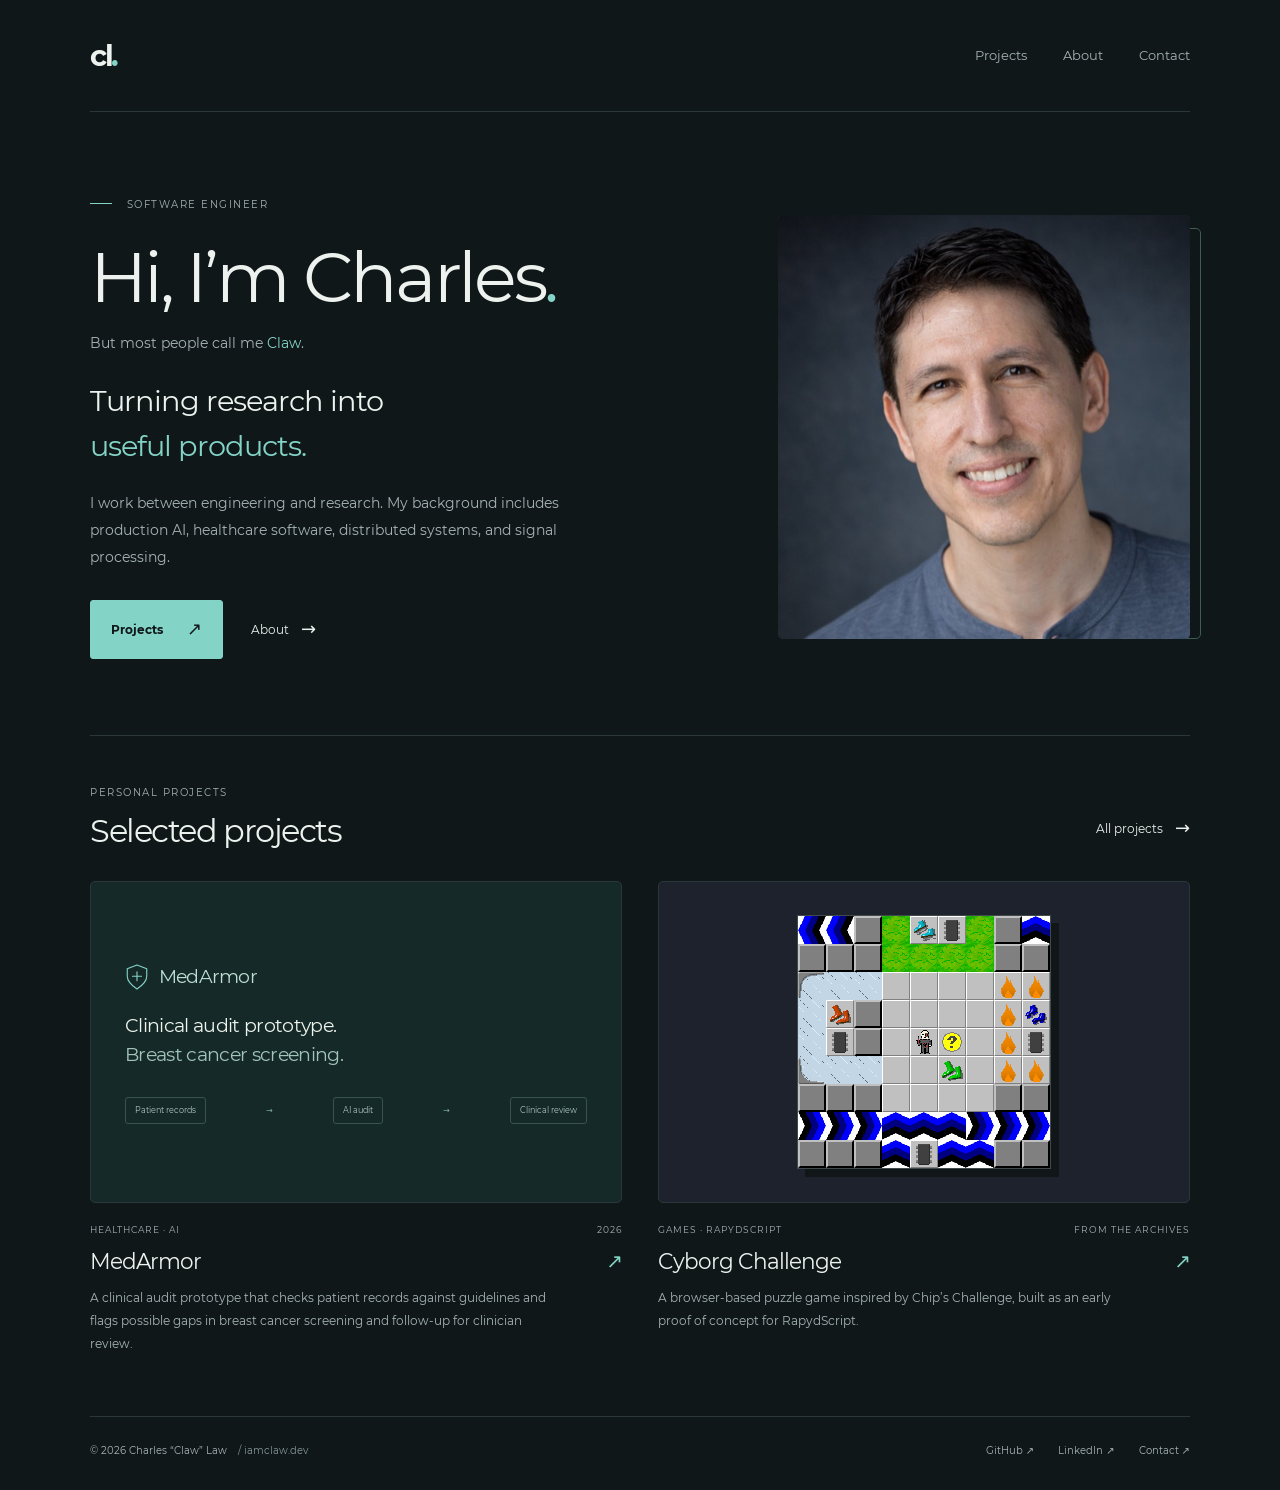
==== commit 3407c8af: "Add whiteboard project page, host Cyborg locally, and refine site" ====
--- a/index.html
+++ b/index.html
@@ -7,7 +7,7 @@
   <meta name="theme-color" content="#101719">
   <title>Charles “Claw” Law — Software Engineer | iamclaw.dev</title>
   <meta name="description" content="Charles “Claw” Law is a software engineer turning research into useful products, from production AI to distributed systems and healthcare.">
-  
+
   <link rel="canonical" href="https://iamclaw.dev/">
   <meta property="og:type" content="website">
   <meta property="og:site_name" content="Charles Law · iamclaw.dev">
@@ -25,7 +25,7 @@
 <body>
   <a class="skip-link" href="#main">Skip to content</a>
   <header class="site-header wrap">
-    <a class="brand" href="/" aria-label="Charles Law, home"><span class="brand-symbol" aria-hidden="true">cl<span>.</span></span><span>Claw</span></a>
+    <a class="brand" href="/" aria-label="Charles Law, home"><span class="brand-symbol" aria-hidden="true">cl<span>.</span></span></a>
     <nav aria-label="Main navigation"><a href="/projects/">Projects</a><a href="/about/">About</a><a href="/contact/">Contact</a></nav>
   </header>
   <main id="main" class="wrap">
@@ -48,7 +48,7 @@
   <p>Clinical audit prototype.<br><span>Breast cancer screening.</span></p>
   <div class="audit-flow"><span>Patient records</span><b aria-hidden="true">→</b><span>AI audit</span><b aria-hidden="true">→</b><span>Clinical review</span></div>
 </div></a><div class="project-meta"><span>Healthcare · AI</span><span>2026</span></div><h3><a href="/projects/#medarmor">MedArmor <span aria-hidden="true">↗</span></a></h3><p>A clinical audit prototype that checks patient records against guidelines and flags possible gaps in breast cancer screening and follow-up for clinician review.</p></article>
-      <article class="project-preview"><a class="project-image game-image" href="https://charleslaw.me/cyborg/" aria-label="Play Cyborg Challenge"><img src="/assets/cyborg-challenge.png" alt="Cyborg Challenge, a tile-based puzzle game with keys, chips, and obstacles" width="432" height="432" loading="lazy"></a><div class="project-meta"><span>Games · RapydScript</span><span>From the archives</span></div><h3><a href="https://charleslaw.me/cyborg/">Cyborg Challenge <span aria-hidden="true">↗</span></a></h3><p>A browser-based puzzle game inspired by Chip’s Challenge, built as an early proof of concept for RapydScript.</p></article>
+      <article class="project-preview"><a class="project-image game-image" href="/cyborg/" aria-label="Play Cyborg Challenge"><img src="/assets/cyborg-challenge.png" alt="Cyborg Challenge, a tile-based puzzle game with keys, chips, and obstacles" width="432" height="432" loading="lazy"></a><div class="project-meta"><span>Games · RapydScript</span><span>From the archives</span></div><h3><a href="/cyborg/">Cyborg Challenge <span aria-hidden="true">↗</span></a></h3><p>A browser-based puzzle game inspired by Chip’s Challenge, built as an early proof of concept for RapydScript.</p></article>
     </div>
   </section>
 </main>
--- a/assets/style.css
+++ b/assets/style.css
@@ -131,11 +131,11 @@
 .contact-layout{display:grid;grid-template-columns:1.6fr 1fr;gap:80px;padding-bottom:64px}
 .contact-row{border-top:1px solid var(--line);display:flex;gap:24px;padding:26px 0;align-items:center;text-decoration:none}
 .contact-row:last-child{border-bottom:1px solid var(--line)}
-.contact-row>span:last-child{margin-left:auto;color:var(--accent);font-size:25px}
+.contact-row>span[aria-hidden="true"]{margin-left:auto;color:var(--accent);font-size:25px}
 .contact-number{font-size:10px;color:var(--muted);align-self:start;margin-top:5px}
 .contact-row strong{display:block;font-size:20px;font-weight:400;letter-spacing:-.04em}
 .contact-row small{display:block;color:var(--muted);font-size:11px;margin-top:4px}
-.contact-row:hover strong{color:var(--accent)}
+a.contact-row:hover strong{color:var(--accent)}
 .contact-note{align-self:start;background:var(--panel);border:1px solid var(--line);border-radius:4px;padding:26px}
 .note-symbol{font-size:30px;line-height:1;color:var(--accent)}
 .contact-note h2{font-size:20px;margin:22px 0 15px}
@@ -150,3 +150,29 @@
 @media(prefers-reduced-motion:reduce){html{scroll-behavior:auto}.grafpad-image img{display:none}.grafpad-image:before{content:'GrafPad’s original animated demo is available on charleslaw.me/projects/.';display:block;padding:32px;font-size:12px;color:var(--muted)}}
 
 .project-text-only{grid-template-columns:1fr}.project-text-only .project-detail-copy{max-width:680px}.contact-note h2:first-child{margin-top:0}.career-section{margin-bottom:55px}
+.project-title-link{text-decoration:none}
+.project-title-link:hover{text-decoration:underline}
+.whiteboard-heading>.text-link{margin-bottom:20px}
+.whiteboard-article{max-width:900px;margin-bottom:70px}
+.whiteboard-section{padding:32px 0 10px;border-top:1px solid var(--line);margin-bottom:24px}
+.whiteboard-section h2{font-size:1.7rem;margin-bottom:22px}
+.whiteboard-section>p{max-width:780px;font-size:14px;line-height:1.95;margin-bottom:20px}
+.whiteboard-section p a,.whiteboard-source a{color:var(--text)}
+.whiteboard-examples{display:grid;grid-template-columns:1fr 1fr;gap:28px;margin:28px 0}
+.whiteboard-examples figure{min-width:0}
+.whiteboard-examples figure>a{display:block;background:#fff;border:1px solid var(--line);border-radius:4px;overflow:hidden}
+.whiteboard-examples img{width:100%;aspect-ratio:512/289;object-fit:contain}
+.whiteboard-examples figcaption{margin-top:12px}
+.whiteboard-section>.reference-note{font-size:11px;color:var(--muted)}
+.stroke-demo{padding:24px 28px;border:1px solid var(--line);background:var(--panel);border-radius:4px;margin:28px 0}
+.stroke-toggle{accent-color:var(--accent);width:17px;height:17px;vertical-align:middle;margin:0 7px 0 0;cursor:pointer}
+.stroke-toggle:focus-visible{outline:2px solid var(--accent);outline-offset:5px}
+.stroke-control{display:inline-block;padding:10px 0;font-size:12px;cursor:pointer;vertical-align:middle}
+.logo-stack{position:relative;background:#fff;border-radius:3px;padding:22px;margin-top:16px}
+.logo-stack img{width:100%;height:auto}
+.logo-stack .logo-strokes{position:absolute;left:22px;top:22px;width:calc(100% - 44px);height:calc(100% - 44px);opacity:0}
+.stroke-toggle:checked~.logo-stack .logo-strokes{opacity:1}
+.stroke-demo figcaption{font-size:11px;margin-top:18px;max-width:720px}
+.whiteboard-source{font-size:11px;border-top:1px solid var(--line);padding-top:24px}
+@media(hover:hover){.logo-stack:hover .logo-strokes{opacity:1}}
+@media(max-width:700px){.whiteboard-heading{padding-bottom:30px}.whiteboard-heading h1{font-size:2.5rem}.whiteboard-section{padding-top:26px}.whiteboard-section h2{font-size:1.45rem}.whiteboard-section>p{font-size:13px}.whiteboard-examples{grid-template-columns:1fr;gap:24px}.stroke-demo{padding:16px}.stroke-control{font-size:10px}.logo-stack{padding:12px}.logo-stack .logo-strokes{top:12px;left:12px;width:calc(100% - 24px);height:calc(100% - 24px)}.stroke-demo figcaption{font-size:10px}.whiteboard-article{margin-bottom:45px}}
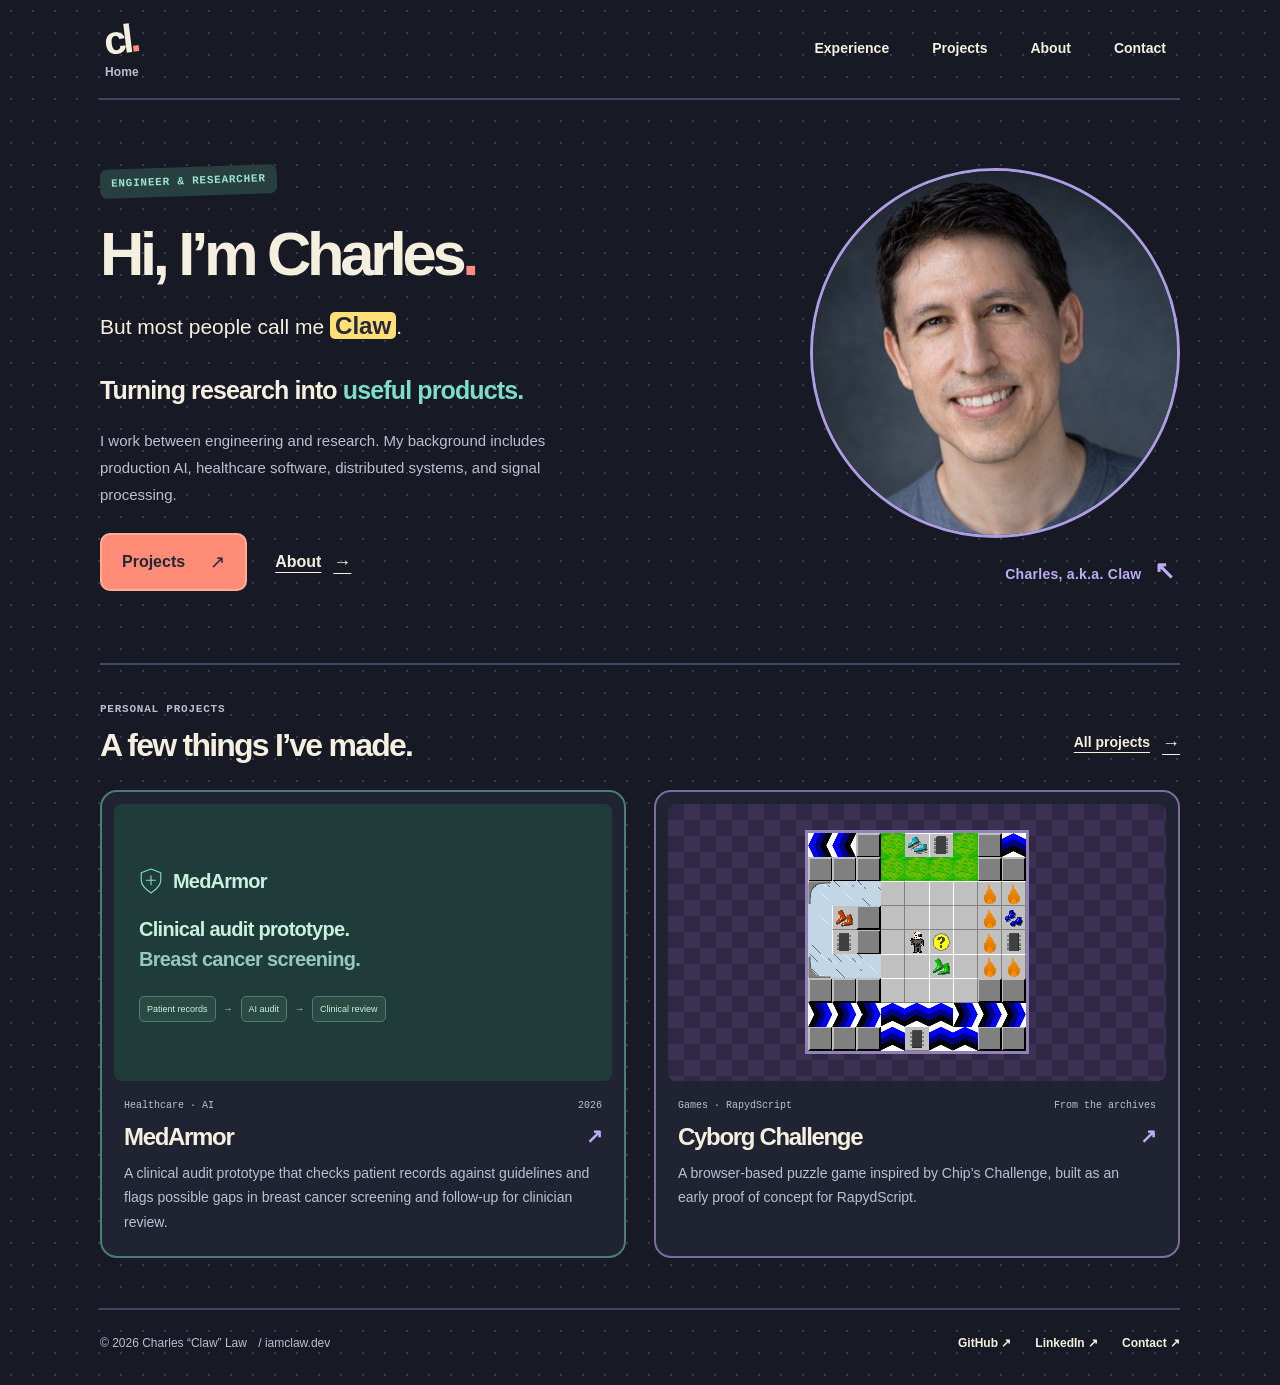
==== commit f810c2f8: "Apply playful dark theme and separate experience from personal projects" ====
--- a/index.html
+++ b/index.html
@@ -4,44 +4,45 @@
   <meta charset="utf-8">
   <meta name="viewport" content="width=device-width, initial-scale=1">
   <meta name="color-scheme" content="dark">
-  <meta name="theme-color" content="#101719">
-  <title>Charles “Claw” Law — Software Engineer | iamclaw.dev</title>
-  <meta name="description" content="Charles “Claw” Law is a software engineer turning research into useful products, from production AI to distributed systems and healthcare.">
+  <meta name="theme-color" content="#171924">
+  <title>Charles “Claw” Law — Engineer &amp; Researcher | iamclaw.dev</title>
+  <meta name="description" content="Charles “Claw” Law is an engineer and researcher turning research into useful products, from production AI to distributed systems and healthcare.">
 
   <link rel="canonical" href="https://iamclaw.dev/">
   <meta property="og:type" content="website">
   <meta property="og:site_name" content="Charles Law · iamclaw.dev">
-  <meta property="og:title" content="Charles “Claw” Law — Software Engineer | iamclaw.dev">
-  <meta property="og:description" content="Charles “Claw” Law is a software engineer turning research into useful products, from production AI to distributed systems and healthcare.">
+  <meta property="og:title" content="Charles “Claw” Law — Engineer &amp; Researcher | iamclaw.dev">
+  <meta property="og:description" content="Charles “Claw” Law is an engineer and researcher turning research into useful products, from production AI to distributed systems and healthcare.">
   <meta property="og:url" content="https://iamclaw.dev/">
   <meta property="og:image" content="https://iamclaw.dev/assets/charles-law.jpg">
   <meta property="og:image:alt" content="Portrait of Charles Law">
   <meta name="twitter:card" content="summary">
   <link rel="icon" href="/assets/favicon.svg" type="image/svg+xml">
-  <link rel="preload" href="/assets/montserrat-regular.woff2" as="font" type="font/woff2" crossorigin>
+
   <link rel="stylesheet" href="/assets/style.css">
-  <script type="application/ld+json">{"@context": "https://schema.org", "@type": "WebPage", "url": "https://iamclaw.dev/", "name": "Charles “Claw” Law — Software Engineer | iamclaw.dev", "description": "Charles “Claw” Law is a software engineer turning research into useful products, from production AI to distributed systems and healthcare.", "mainEntity": {"@type": "Person", "@id": "https://iamclaw.dev/#charles", "name": "Charles Law", "alternateName": "Claw", "url": "https://iamclaw.dev/", "image": "https://iamclaw.dev/assets/charles-law.jpg", "jobTitle": "Software Engineer", "sameAs": ["https://github.com/charleslaw", "https://www.linkedin.com/in/charleslaw1/"]}}</script>
+  <link rel="stylesheet" href="/assets/playful.css?v=20261110b">
+  <script type="application/ld+json">{"@context": "https://schema.org", "@type": "WebPage", "url": "https://iamclaw.dev/", "name": "Charles “Claw” Law — Engineer & Researcher | iamclaw.dev", "description": "Charles “Claw” Law is an engineer and researcher turning research into useful products, from production AI to distributed systems and healthcare.", "mainEntity": {"@type": "Person", "@id": "https://iamclaw.dev/#charles", "name": "Charles Law", "alternateName": "Claw", "url": "https://iamclaw.dev/", "image": "https://iamclaw.dev/assets/charles-law.jpg", "jobTitle": "Software Engineer", "sameAs": ["https://github.com/charleslaw", "https://www.linkedin.com/in/charleslaw1/"]}}</script>
 </head>
 <body>
   <a class="skip-link" href="#main">Skip to content</a>
   <header class="site-header wrap">
-    <a class="brand" href="/" aria-label="Charles Law, home"><span class="brand-symbol" aria-hidden="true">cl<span>.</span></span></a>
-    <nav aria-label="Main navigation"><a href="/projects/">Projects</a><a href="/about/">About</a><a href="/contact/">Contact</a></nav>
+    <a class="brand" href="/" aria-label="Charles Law, home"><span class="brand-symbol" aria-hidden="true">cl<span>.</span></span><span class="brand-home" aria-hidden="true">Home</span></a>
+    <nav aria-label="Main navigation"><a href="/experience/">Experience</a><a href="/projects/">Projects</a><a href="/about/">About</a><a href="/contact/">Contact</a></nav>
   </header>
   <main id="main" class="wrap">
   <section class="hero" aria-labelledby="hero-title">
     <div class="hero-copy">
-      <p class="eyebrow"><span class="little-line"></span> Software engineer</p>
+      <p class="eyebrow"><span class="little-line"></span> Engineer &amp; Researcher</p>
       <h1 id="hero-title">Hi, I’m Charles<span class="accent">.</span></h1>
       <p class="hero-nickname">But most people call me <strong>Claw</strong>.</p>
-      <p class="hero-tagline">Turning research into<br><span>useful products.</span></p>
+      <p class="hero-tagline">Turning research into <br><span>useful products.</span></p>
       <p class="hero-intro">I work between engineering and research. My background includes production AI, healthcare software, distributed systems, and signal processing.</p>
       <div class="hero-actions"><a class="button" href="/projects/">Projects <span aria-hidden="true">↗</span></a><a class="text-link" href="/about/">About <span aria-hidden="true">→</span></a></div>
     </div>
-    <figure class="hero-portrait"><div class="portrait-frame"><img src="/assets/charles-law.jpg" alt="Charles Law" width="1280" height="738" fetchpriority="high"></div></figure>
+    <figure class="hero-portrait"><div class="portrait-frame"><img src="/assets/charles-law.jpg" alt="Charles Law" width="1280" height="738" fetchpriority="high"></div><figcaption>Charles, a.k.a. Claw <span aria-hidden="true">↖</span></figcaption></figure>
   </section>
   <section class="selected-work" aria-labelledby="selected-title">
-    <div class="section-heading"><div><p class="eyebrow">Personal projects</p><h2 id="selected-title">Selected projects</h2></div><a class="text-link" href="/projects/">All projects <span aria-hidden="true">→</span></a></div>
+    <div class="section-heading"><div><p class="eyebrow">Personal projects</p><h2 id="selected-title">A few things I’ve made.</h2></div><a class="text-link" href="/projects/">All projects <span aria-hidden="true">→</span></a></div>
     <div class="project-grid">
       <article class="project-preview"><a class="project-image med-image" href="/projects/#medarmor" aria-label="Read about MedArmor"><div class="med-art" role="img" aria-label="MedArmor clinical audit workflow: patient records, AI audit, clinician review">
   <div class="med-logo"><svg viewBox="0 0 32 36" aria-hidden="true"><path d="M16 2 29 7v10c0 8-7 13-13 17C10 30 3 25 3 17V7Z"/><path d="M16 11v12M10 17h12"/></svg><span>MedArmor</span></div>
--- a/assets/style.css
+++ b/assets/style.css
@@ -42,10 +42,10 @@
 .text-link:hover{color:var(--accent)}
 .text-link span,.button span{font-size:18px;font-weight:400}
 .hero-portrait{align-self:center;position:relative}
-.portrait-frame{position:relative;aspect-ratio:1/1.03;overflow:hidden;border-radius:5px;background:#263238}
+.portrait-frame{position:relative;aspect-ratio:1/1.03;overflow:hidden;border-radius:5px;background:#263238;border:1px solid var(--line)}
 /* Reframe the supplied photo in CSS. Keep facial details and the source image intact. */
 .portrait-frame img{position:absolute;width:240%;max-width:none;height:auto;left:-60%;top:-1%;}
-.hero-portrait:after{content:'';position:absolute;right:-11px;top:13px;bottom:0;width:55px;border:1px solid #3c5b59;border-radius:5px;z-index:-1}
+
 figcaption{font-size:10px;letter-spacing:.02em;color:var(--muted);margin-top:14px;line-height:1.8}
 .location-dot{display:inline-block;width:6px;height:6px;border-radius:50%;background:var(--accent);margin:0 8px 1px 0}
 .intro-strip{display:grid;grid-template-columns:1fr 1.7fr auto;align-items:center;gap:40px;padding:30px 0;border-top:1px solid var(--line);border-bottom:1px solid var(--line)}
@@ -145,7 +145,7 @@
 .contact-location>span:not(.location-dot){margin-inline:12px}
 @media(min-width:1500px){.wrap{width:min(1160px,calc(100% - 120px))}.hero{gap:100px;padding-block:100px}.hero-intro{max-width:470px}.hero-portrait{max-width:390px}}
 @media(max-width:960px){.wrap{width:calc(100% - 64px)}.hero{gap:40px;padding-block:60px}.hero h1{font-size:3.3rem}.hero-actions{gap:18px}.hero-actions .text-link{font-size:10px}.hero-actions .button{font-size:10px;padding-inline:15px;gap:14px}.intro-strip{gap:28px}.intro-strip>p:first-child{font-size:14px}.med-art{padding:24px}.med-art>p{font-size:16px}.audit-flow{font-size:7px;gap:4px}.audit-flow>span{padding:4px 6px}.project-detail{gap:36px}.about-layout{gap:45px}.contact-layout{gap:40px}.hero-portrait figcaption{font-size:8px}}
-@media(max-width:700px){.wrap{width:calc(100% - 40px)}.site-header{min-height:88px;gap:12px}.site-header nav{gap:20px}.site-header nav a{font-size:11px}.brand{gap:10px;font-size:12px}.brand-symbol{font-size:25px}.hero{grid-template-columns:1fr;gap:32px;padding:42px 0 36px}.hero h1{font-size:clamp(2.8rem,11vw,4rem);margin-top:15px}.hero-tagline{font-size:1.6rem}.hero-intro{font-size:13px;max-width:460px}.hero-actions{gap:24px;flex-wrap:wrap}.hero-actions .button{font-size:11px;padding-inline:19px;gap:20px}.hero-actions .text-link{font-size:11px}.hero-portrait{width:min(100%,360px);justify-self:center}.portrait-frame{aspect-ratio:1.15}.hero-portrait figcaption{font-size:9px}.hero-portrait:after{bottom:0}.intro-strip{grid-template-columns:1fr;gap:14px;padding:26px 0}.intro-strip>p:first-child br{display:none}.intro-strip>p:first-child strong{margin-left:4px}.intro-strip>p:nth-child(2){max-width:100%}.intro-strip .text-link{min-height:32px}.selected-work{padding-top:42px}.section-heading{align-items:center;gap:12px}.section-heading .eyebrow{font-size:8px}.section-heading h2{font-size:1.65rem}.section-heading>.text-link{font-size:10px;gap:6px;white-space:nowrap}.project-grid{grid-template-columns:1fr;gap:34px}.med-art{padding:26px 30px}.med-art>p{font-size:19px}.audit-flow{font-size:8px;margin-top:22px;justify-content:start;gap:14px}.audit-flow>span{padding:4px 7px}.project-image{aspect-ratio:1.65}.project-preview>p{max-width:100%}.contact-band{margin-top:44px;padding:32px 0;align-items:start;flex-direction:column;gap:20px}.contact-band h2{font-size:1.5rem}.contact-band .eyebrow{font-size:8px}.site-footer{padding:23px 0;flex-wrap:wrap;gap:14px}.site-footer nav{gap:20px}.footer-domain{margin-left:4px}.page-heading{padding:42px 0 32px}.page-heading h1{margin:14px 0 20px}.page-heading>p:not(.eyebrow){font-size:13px}.project-index{gap:0 22px}.project-index a{font-size:10px}.project-detail{grid-template-columns:1fr;padding:36px 0;gap:28px}.project-detail h2{font-size:1.7rem}.project-detail-copy>p:not(.eyebrow){font-size:12px}.project-detail-copy>.project-lede{font-size:14px!important}.project-visual.med-image{aspect-ratio:1.5}.project-visual .med-art{padding:30px}.project-visual.game-image{aspect-ratio:1.4}.project-visual.game-image img{width:52%}.code-visual{font-size:11px;padding:26px}.about-layout{display:flex;flex-direction:column;gap:30px}.about-aside{display:grid;grid-template-columns:1fr 1fr;gap:24px;width:100%}.about-aside .portrait-frame{aspect-ratio:1;align-self:start}.aside-note{margin:0;padding:0;border:0}.aside-note .eyebrow{font-size:8px}.aside-note dt{font-size:8px;margin-top:13px}.aside-note dd{font-size:9px}.career-row{grid-template-columns:110px 1fr;gap:12px}.career-row>p{font-size:10px}.career-row h3{font-size:14px}.career-row div p{font-size:11px}.career-section{margin-top:36px}.career-section h2{font-size:1.6rem}.contact-layout{grid-template-columns:1fr;gap:32px;padding-bottom:30px}.contact-heading{padding-bottom:35px}.contact-note{padding:26px}.contact-location{padding-bottom:40px;font-size:10px}}
+@media(max-width:700px){.wrap{width:calc(100% - 40px)}.site-header{min-height:88px;gap:12px}.site-header nav{gap:20px}.site-header nav a{font-size:11px}.brand{gap:10px;font-size:12px}.brand-symbol{font-size:25px}.hero{grid-template-columns:1fr;gap:32px;padding:42px 0 36px}.hero h1{font-size:clamp(2.8rem,11vw,4rem);margin-top:15px}.hero-tagline{font-size:1.6rem}.hero-intro{font-size:13px;max-width:460px}.hero-actions{gap:24px;flex-wrap:wrap}.hero-actions .button{font-size:11px;padding-inline:19px;gap:20px}.hero-actions .text-link{font-size:11px}.hero-portrait{width:min(100%,360px);justify-self:center}.portrait-frame{aspect-ratio:1.15}.hero-portrait figcaption{font-size:9px}.intro-strip{grid-template-columns:1fr;gap:14px;padding:26px 0}.intro-strip>p:first-child br{display:none}.intro-strip>p:first-child strong{margin-left:4px}.intro-strip>p:nth-child(2){max-width:100%}.intro-strip .text-link{min-height:32px}.selected-work{padding-top:42px}.section-heading{align-items:center;gap:12px}.section-heading .eyebrow{font-size:8px}.section-heading h2{font-size:1.65rem}.section-heading>.text-link{font-size:10px;gap:6px;white-space:nowrap}.project-grid{grid-template-columns:1fr;gap:34px}.med-art{padding:26px 30px}.med-art>p{font-size:19px}.audit-flow{font-size:8px;margin-top:22px;justify-content:start;gap:14px}.audit-flow>span{padding:4px 7px}.project-image{aspect-ratio:1.65}.project-preview>p{max-width:100%}.contact-band{margin-top:44px;padding:32px 0;align-items:start;flex-direction:column;gap:20px}.contact-band h2{font-size:1.5rem}.contact-band .eyebrow{font-size:8px}.site-footer{padding:23px 0;flex-wrap:wrap;gap:14px}.site-footer nav{gap:20px}.footer-domain{margin-left:4px}.page-heading{padding:42px 0 32px}.page-heading h1{margin:14px 0 20px}.page-heading>p:not(.eyebrow){font-size:13px}.project-index{gap:0 22px}.project-index a{font-size:10px}.project-detail{grid-template-columns:1fr;padding:36px 0;gap:28px}.project-detail h2{font-size:1.7rem}.project-detail-copy>p:not(.eyebrow){font-size:12px}.project-detail-copy>.project-lede{font-size:14px!important}.project-visual.med-image{aspect-ratio:1.5}.project-visual .med-art{padding:30px}.project-visual.game-image{aspect-ratio:1.4}.project-visual.game-image img{width:52%}.code-visual{font-size:11px;padding:26px}.about-layout{display:flex;flex-direction:column;gap:30px}.about-aside{display:grid;grid-template-columns:1fr 1fr;gap:24px;width:100%}.about-aside .portrait-frame{aspect-ratio:1;align-self:start}.aside-note{margin:0;padding:0;border:0}.aside-note .eyebrow{font-size:8px}.aside-note dt{font-size:8px;margin-top:13px}.aside-note dd{font-size:9px}.career-row{grid-template-columns:110px 1fr;gap:12px}.career-row>p{font-size:10px}.career-row h3{font-size:14px}.career-row div p{font-size:11px}.career-section{margin-top:36px}.career-section h2{font-size:1.6rem}.contact-layout{grid-template-columns:1fr;gap:32px;padding-bottom:30px}.contact-heading{padding-bottom:35px}.contact-note{padding:26px}.contact-location{padding-bottom:40px;font-size:10px}}
 @media(max-width:360px){.wrap{width:calc(100% - 32px)}.site-header nav{gap:14px}.brand>span:last-child{font-size:11px}.brand{gap:7px}.audit-flow{gap:6px;font-size:7px}.med-art{padding:22px}.med-art>p{font-size:17px}.hero h1{font-size:2.65rem}.contact-row{gap:16px}.contact-row small{font-size:10px}}
 @media(prefers-reduced-motion:reduce){html{scroll-behavior:auto}.grafpad-image img{display:none}.grafpad-image:before{content:'GrafPad’s original animated demo is available on charleslaw.me/projects/.';display:block;padding:32px;font-size:12px;color:var(--muted)}}
 
--- a/assets/playful.css
+++ b/assets/playful.css
@@ -0,0 +1,169 @@
+/* Shared dark, colorful theme for iamclaw.dev. */
+:root{color-scheme:dark;--bg:#171924;--panel:#222535;--text:#f5efdf;--muted:#bbc0d0;--accent:#7cdec5;--line:#41475e;--font:'Trebuchet MS',Verdana,sans-serif}
+body{font-size:16px;background-image:radial-gradient(#373b50 .8px,transparent .8px);background-size:22px 22px}
+::selection{background:#ffe076;color:#272b35}
+.wrap{width:min(1080px,calc(100% - 80px))}
+h1,h2,h3{font-weight:700;letter-spacing:-.055em}
+a:hover{color:#ff9a86}
+.site-header{min-height:100px;border-bottom:2px solid var(--line)}
+.brand-symbol{font-size:40px;letter-spacing:-.1em;transform:rotate(-7deg)}
+.brand-symbol span{color:#e75d4f}
+.site-header nav{gap:15px}
+.site-header nav a{font-size:14px;font-weight:700;color:var(--text);padding:6px 14px;border-radius:30px}
+.site-header nav a:hover,.site-header nav a[aria-current]{background:#ffe076;color:#282839}
+.site-header nav a[aria-current]:after{display:none}
+.hero{grid-template-columns:1.35fr 1fr;gap:70px;padding:65px 0 72px}
+.eyebrow{font:700 11px/1.7 ui-monospace,SFMono-Regular,monospace;letter-spacing:.07em;color:var(--muted)}
+.hero .eyebrow{display:inline-block;background:#283f3f;color:#99e5cf;padding:5px 11px;border-radius:7px;transform:rotate(-2deg)}
+.little-line{display:none}
+.hero h1{font-size:clamp(2.8rem,4.8vw,4rem);line-height:1.07;margin:25px 0 18px;letter-spacing:-.07em}
+.accent{color:#ff8d82}
+.hero-nickname{font-size:21px;margin:0 0 25px;color:var(--text)}
+.hero-nickname strong{font-size:1.15em;font-weight:700;color:#282839;background:#ffe076;padding:0 5px;border-radius:5px;box-decoration-break:clone;-webkit-box-decoration-break:clone}
+.hero-tagline{font-size:25px;line-height:1.4;font-weight:700;letter-spacing:-.035em}
+.hero-tagline br{display:none}
+.hero-tagline span{color:#7cdec5}
+.hero-intro{font-size:15px;line-height:1.8;max-width:465px;margin-top:19px}
+.hero-actions{margin-top:25px}
+.button{background:#ff8c76;border:2px solid #ffad98;border-radius:10px;color:#242635;font-size:16px;padding:11px 20px;gap:25px;min-height:50px}
+.button:hover{background:#ffe076;border-color:#ffe076;color:#242635}
+.text-link{font-size:14px;font-weight:700;text-decoration:underline;text-underline-offset:5px}
+.hero-portrait{padding:0;max-width:370px;justify-self:end;width:100%}
+.portrait-frame{aspect-ratio:1;border:3px solid #ae9de2;border-radius:50%;background:#262b39}
+.hero-portrait figcaption{font:700 14px/1.4 'Trebuchet MS',sans-serif;color:#beadf4;text-align:right;margin:15px 5px 0}
+.hero-portrait figcaption span{font-size:25px;display:inline-block;margin-left:8px}
+.selected-work{border-top:2px solid var(--line);padding-top:35px;padding-bottom:50px}
+.section-heading{margin-bottom:25px}
+.section-heading h2{font-size:32px;margin-top:6px;letter-spacing:-.055em}
+.project-grid{gap:28px}
+.project-preview{background:#202332;border:2px solid #454a64;border-radius:17px;padding:12px 12px 22px;overflow:hidden}
+.project-image{border:0;border-radius:8px;aspect-ratio:1.8}
+.project-meta,.project-preview h3,.project-preview>p{margin-left:10px;margin-right:10px}
+.project-meta{font:10px/1.7 ui-monospace,monospace;letter-spacing:0;text-transform:none;margin-top:16px;color:#bbc0d0}
+.project-preview h3{font-size:24px;margin-top:8px}
+.project-preview h3 a span{color:#beadf4}
+.project-preview>p{font-size:14px;line-height:1.75;margin-top:9px}
+.med-image{background:#1f3c3a}
+.med-art{padding:22px 25px;color:#c8f1df}
+.med-logo{color:#c8f1df;font-weight:700;font-size:20px}
+.med-logo svg{stroke:#7cdec5}
+.med-art>p{font-size:20px;color:#c8f1df;font-weight:700;margin-top:15px}
+.med-art>p span{color:#95c9bc}
+.audit-flow{color:#c8f1df;font-size:9px;margin-top:22px;justify-content:start;gap:8px}
+.audit-flow>span{border:1px solid #527c70;background:#2a4b44;padding:4px 7px;border-radius:5px}
+.audit-flow b{color:#c8f1df}
+.game-image{background:#302744;background-image:linear-gradient(45deg,#3c3154 25%,transparent 25%),linear-gradient(-45deg,#3c3154 25%,transparent 25%),linear-gradient(45deg,transparent 75%,#3c3154 75%),linear-gradient(-45deg,transparent 75%,#3c3154 75%);background-size:32px 32px;background-position:0 0,0 16px,16px -16px,-16px 0}
+.game-image img{box-shadow:none;border:3px solid #9281b5;width:45%}
+.site-footer{border-top:2px solid var(--line);padding:23px 0 30px}
+.site-footer p,.site-footer a{font-size:12px}
+.footer-domain{color:var(--muted)}
+.site-footer a{color:var(--text);font-weight:700}
+.contact-note{border:2px solid #6c6050;border-radius:13px;background:#353025}
+.code-visual{background:#2d293e;color:var(--text)}
+.code-visual pre{color:#c5b3f1}
+.tags li{color:var(--muted)}
+.page-heading h1{font-weight:700}
+@media(max-width:960px){.wrap{width:calc(100% - 56px)}.hero{gap:35px;padding-block:48px}.hero h1{font-size:3rem}.hero-nickname{font-size:18px}.hero-tagline{font-size:22px}.hero-portrait{max-width:340px}.audit-flow{gap:4px;font-size:8px}.med-art{padding:20px}.med-art>p{font-size:18px}}
+@media(max-width:700px){.wrap{width:calc(100% - 36px)}.site-header{min-height:83px;gap:8px}.brand-symbol{font-size:34px}.site-header nav{gap:0}.site-header nav a{font-size:12px;padding:8px 10px}.hero{grid-template-columns:1fr;gap:30px;padding:36px 0 40px}.hero h1{font-size:clamp(2.7rem,10vw,3.6rem);margin-top:22px}.hero-nickname{font-size:20px}.hero-tagline{font-size:23px}.hero-intro{font-size:15px}.hero-actions .button{font-size:16px}.hero-actions .text-link{font-size:16px}.hero-portrait{max-width:310px;width:85%;justify-self:center}.hero-portrait figcaption{font-size:13px}.project-grid{grid-template-columns:1fr}.section-heading h2{font-size:26px}.section-heading>.text-link{font-size:12px;gap:5px}.section-heading .eyebrow{font-size:10px}.selected-work{padding-top:27px}.audit-flow{font-size:8px;gap:7px}.med-art>p{font-size:19px}.project-preview>p{font-size:14px}.site-footer nav{gap:18px}.site-footer p,.site-footer a{font-size:11px}}
+
+.project-preview:first-child{border-color:#497e70}.project-preview:nth-child(2){border-color:#7f6b9f}.brand-symbol span{color:#ff8d82}.site-header nav a:hover{background:#393249;color:#ffe076}.site-header nav a[aria-current]{background:#ffe076;color:#282839}
+
+/* Keep action labels readable above the original responsive button rules. */
+.hero-actions .button,.inline-links .button{font-size:16px;padding:11px 20px;min-height:50px}
+.hero-actions .text-link{font-size:16px}
+.hero-portrait .portrait-frame{aspect-ratio:1;border-radius:50%}
+
+/* Center the face within the circular crop. */
+.portrait-frame img{left:-66%}
+
+/* Give the logo link an explicit destination, including on touch screens. */
+.brand{flex-direction:column;align-items:center;gap:6px;padding:8px 0;min-width:44px;min-height:44px}
+.brand-home{font:700 12px/1.2 var(--font);letter-spacing:.01em;color:var(--muted)}
+.brand:hover .brand-home,.brand:focus-visible .brand-home{color:var(--accent);text-decoration:underline;text-underline-offset:3px}
+
+/* Shared interior-page typography and accents. */
+.page-heading{padding:58px 0 38px;max-width:820px}
+.page-heading>.eyebrow{display:inline-block;padding:5px 11px;background:#283f3f;color:#99e5cf;border-radius:7px;transform:rotate(-1deg)}
+.page-heading h1{font-size:clamp(2.8rem,5vw,3.8rem);line-height:1.1;margin:24px 0 22px}
+.page-heading>p:not(.eyebrow){font-size:17px;line-height:1.8;max-width:720px}
+.project-index{border:0;padding:0 0 30px;gap:10px}
+.project-index a{font-size:14px;padding:7px 13px;border:1px solid #55506b;border-radius:9px;background:#272437;min-height:44px}
+.project-index a:hover{background:#393249;color:#ffe076;border-color:#a897d1}
+.project-detail{gap:48px;padding:48px 0;border-color:var(--line)}
+.project-detail h2{font-size:32px;line-height:1.2;margin:14px 0 17px}
+.project-detail-copy>p:not(.eyebrow){font-size:15px;line-height:1.85}
+.project-detail-copy>.project-lede{font-size:18px!important;color:var(--text)}
+.project-detail .eyebrow{color:#b8a8e3}
+.project-detail:first-of-type .eyebrow{color:#91dac4}
+.project-detail .text-link{font-size:15px}
+.tags{gap:8px;margin-top:23px}
+.tags li{font-size:12px;line-height:1.6;padding:4px 10px;border-radius:7px;background:#252b38;border-color:#485368}
+.project-visual{border:2px solid #497e70;border-radius:16px}
+.project-visual.med-image{aspect-ratio:1.2}
+.project-visual.whiteboard-image{border-color:#947b55;background:#2d2b28}
+.project-visual.grafpad-image{border-color:#657aa0;background:#242d3a}
+.project-visual.game-image{border-color:#7f6b9f}
+.project-visual figcaption{font-size:13px;line-height:1.7;padding:0 16px 15px;margin-top:14px;color:var(--muted)}
+.about-layout{grid-template-columns:minmax(0,1.7fr) minmax(0,1fr);gap:65px}
+.prose h2{font-size:30px;margin-bottom:20px}
+.prose>p{font-size:16px;line-height:1.85;margin-bottom:23px}
+.about-aside .portrait-frame{aspect-ratio:1;border-radius:50%;max-width:310px;margin-inline:auto}
+.aside-note{background:#252838;border:1px solid #55506b;border-radius:14px;padding:23px;margin-top:25px}
+.aside-note .eyebrow{color:#c3b0f0}
+.aside-note dt{font-size:12px;letter-spacing:.04em;margin-top:20px}
+.aside-note dd{font-size:14px;line-height:1.8;margin-top:5px}
+.career-section{margin-top:52px;margin-bottom:58px}
+.career-section h2{font-size:32px;margin:12px 0 25px}
+.career-row{padding:24px 0;grid-template-columns:180px 1fr}
+.career-row>p{font:13px/1.8 ui-monospace,monospace;color:#c3b0f0}
+.career-row h3{font-size:21px}
+.career-row div p{font-size:15px;line-height:1.8}
+.contact-layout{gap:54px;padding-bottom:38px}
+.contact-row{gap:22px;padding:25px 0;min-width:0}
+.contact-row>span:nth-child(2){min-width:0}
+.contact-number{font:12px/1.8 ui-monospace,monospace;color:#beadf4;margin-top:5px}
+.contact-row strong{font-size:24px;font-weight:700}
+.contact-row small{font-size:15px;line-height:1.7;margin-top:6px;overflow-wrap:anywhere}
+.contact-note{padding:28px}
+.contact-note h2{font-size:26px}
+.contact-note p{font-size:15px;line-height:1.85;margin-bottom:18px}
+.contact-note strong{font-weight:700}
+.contact-note p:last-child{margin-bottom:0}
+.contact-location{font-size:14px;padding-bottom:50px}
+.whiteboard-article{max-width:960px;margin-bottom:55px}
+.whiteboard-section{padding:30px 0 10px;margin-bottom:20px}
+.whiteboard-section h2{font-size:30px;line-height:1.3;margin-bottom:20px}
+.whiteboard-section>p{font-size:16px;line-height:1.85}
+.whiteboard-examples{gap:24px;margin:28px 0 35px}
+.whiteboard-examples figure>a{border:2px solid #947b55;border-radius:12px}
+.whiteboard-examples figcaption{font-size:13px;line-height:1.7}
+.whiteboard-section>.reference-note,.whiteboard-source{font-size:14px;line-height:1.85}
+.stroke-demo{padding:23px;background:#252838;border:2px solid #7f6b9f;border-radius:15px}
+.stroke-control{font-size:15px;padding:12px 0}
+.stroke-toggle{width:20px;height:20px}
+.stroke-demo figcaption{font-size:14px;line-height:1.8}
+.logo-stack{border-radius:9px}
+.page-heading .button{margin-top:24px}
+@media(max-width:960px){.about-layout{gap:35px}.project-detail{gap:30px}.contact-layout{gap:30px}.aside-note{padding:20px}}
+@media(max-width:700px){
+ .page-heading{padding:36px 0 30px}.page-heading h1{font-size:clamp(2.5rem,10vw,3.2rem);margin:23px 0 20px}.page-heading>p:not(.eyebrow){font-size:16px}
+ .project-index{padding-bottom:17px;gap:8px}.project-index a{font-size:13px;padding:7px 10px}
+ .project-detail{padding:33px 0;gap:27px;grid-template-columns:minmax(0,1fr)}.project-detail h2{font-size:28px}.project-detail-copy>p:not(.eyebrow){font-size:15px}.project-detail-copy>.project-lede{font-size:17px!important}
+ .project-visual.med-image{aspect-ratio:1.3}.project-visual .med-art{padding:25px 18px}.project-detail .inline-links{gap:10px 20px}.project-detail .button{font-size:15px;gap:12px;padding:11px 16px;white-space:normal}
+ .about-layout{display:flex;gap:30px}.prose h2{font-size:28px}.prose>p{font-size:16px}.about-aside{display:grid;grid-template-columns:minmax(0,1fr);gap:20px}.about-aside .portrait-frame{width:min(80%,280px)}.aside-note{width:100%;margin-top:0;padding:24px}.aside-note .eyebrow{font-size:11px}.aside-note dt{font-size:12px;margin-top:19px}.aside-note dd{font-size:14px}
+ .career-section h2{font-size:28px}.career-row{grid-template-columns:105px minmax(0,1fr);gap:16px}.career-row>p{font-size:12px}.career-row h3{font-size:20px}.career-row div p{font-size:15px}
+ .contact-layout{gap:30px}.contact-row{gap:18px;padding:23px 0}.contact-row strong{font-size:23px}.contact-row small{font-size:14px}.contact-note{padding:25px}.contact-note h2{font-size:25px}.contact-note p{font-size:15px}.contact-location{font-size:13px;line-height:1.9}
+ .whiteboard-section h2{font-size:27px}.whiteboard-section>p{font-size:16px}.stroke-demo{padding:17px}.stroke-control{font-size:14px}.stroke-demo figcaption{font-size:14px}
+}
+
+.experience-layout{display:grid;grid-template-columns:minmax(0,1.7fr) minmax(0,1fr);gap:65px;align-items:start}
+.experience-layout .aside-note{margin-top:0}
+.experience-areas{list-style:none;padding:0;margin:18px 0 12px;color:var(--muted);font-size:15px;line-height:2}
+.about-layout{margin-bottom:58px}
+.glimpse-image{display:flex;flex-direction:column;align-items:center;justify-content:center;gap:24px;text-decoration:none;aspect-ratio:1.2;background:#352b26;border-color:#b88c5e;color:#f5cf9b;padding:30px}
+.glimpse-image img{width:96px;height:96px}
+.glimpse-image>span{font-size:32px;line-height:1.15;font-weight:700;letter-spacing:-.04em;text-align:center}
+#glimpse .eyebrow{color:#f5cf9b}
+.whiteboard-heading>.text-link{display:flex;width:fit-content}
+@media(max-width:960px){.experience-layout{gap:35px}}
+@media(max-width:700px){.site-header nav a{padding:8px;font-size:12px}.experience-layout{grid-template-columns:minmax(0,1fr);gap:25px}.glimpse-image{aspect-ratio:1.3}.about-layout{margin-bottom:40px}}
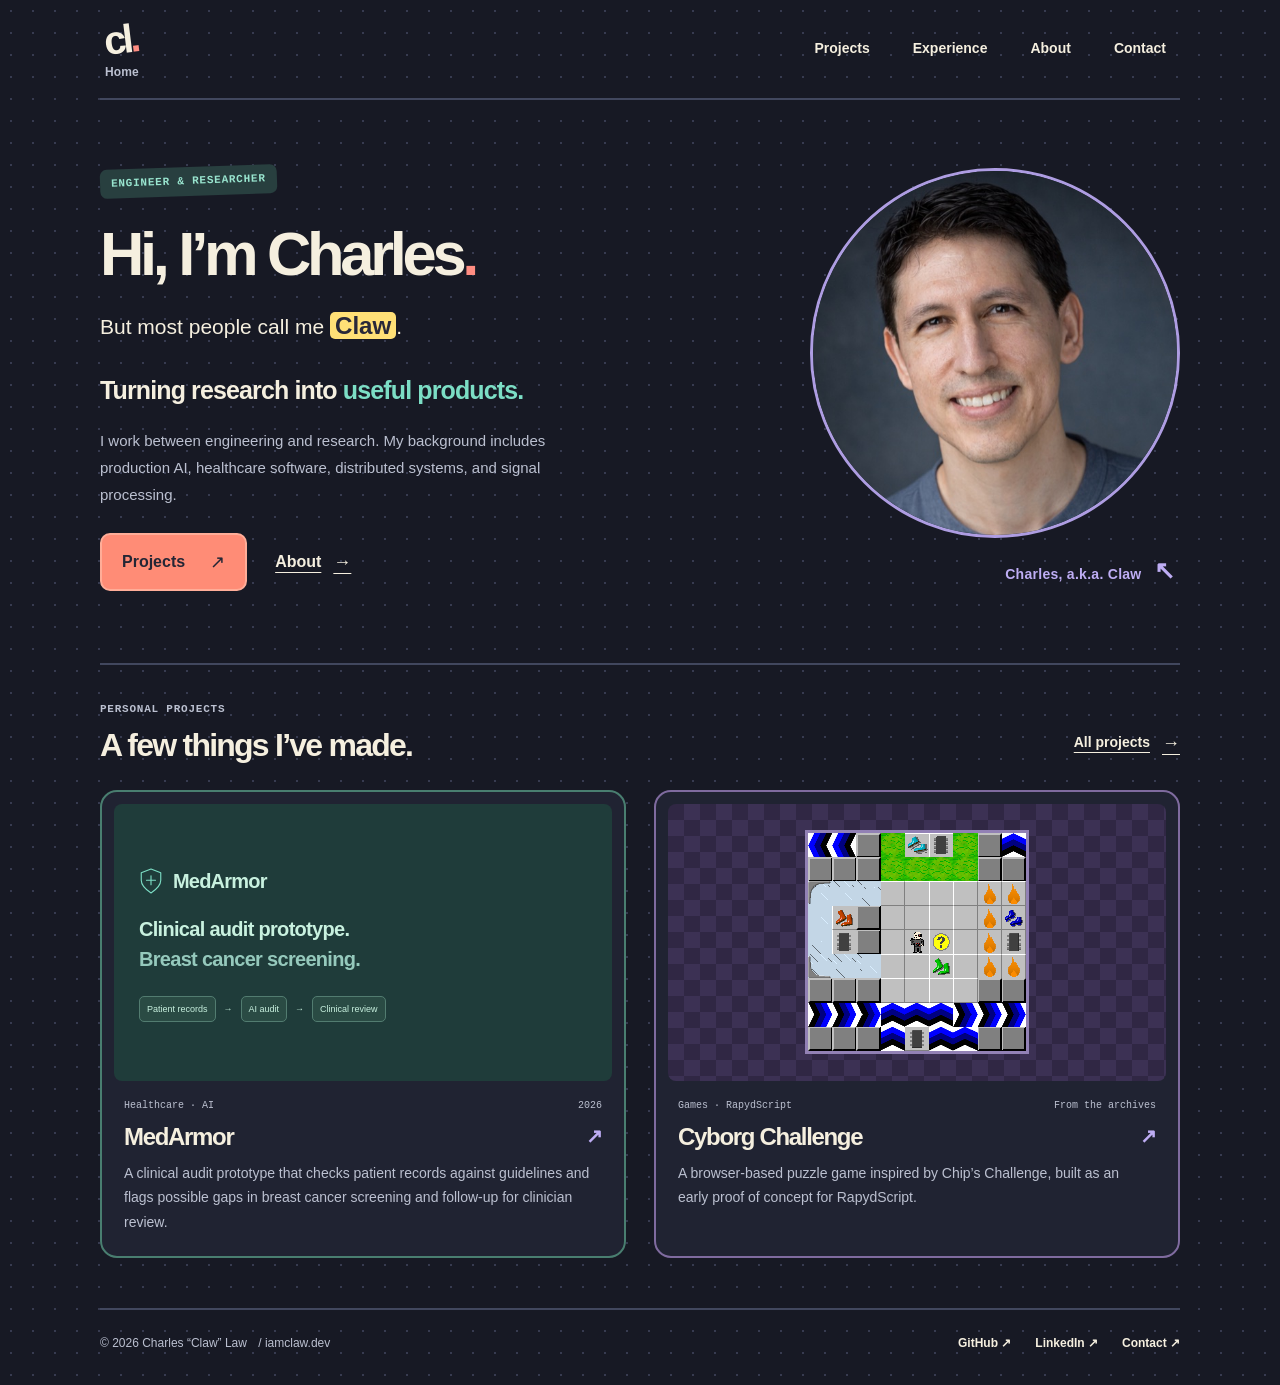
==== commit b3265d31: "Place MedArmor before Glimpse and Projects before Experience" ====
--- a/index.html
+++ b/index.html
@@ -27,7 +27,7 @@
   <a class="skip-link" href="#main">Skip to content</a>
   <header class="site-header wrap">
     <a class="brand" href="/" aria-label="Charles Law, home"><span class="brand-symbol" aria-hidden="true">cl<span>.</span></span><span class="brand-home" aria-hidden="true">Home</span></a>
-    <nav aria-label="Main navigation"><a href="/experience/">Experience</a><a href="/projects/">Projects</a><a href="/about/">About</a><a href="/contact/">Contact</a></nav>
+    <nav aria-label="Main navigation"><a href="/projects/">Projects</a><a href="/experience/">Experience</a><a href="/about/">About</a><a href="/contact/">Contact</a></nav>
   </header>
   <main id="main" class="wrap">
   <section class="hero" aria-labelledby="hero-title">
